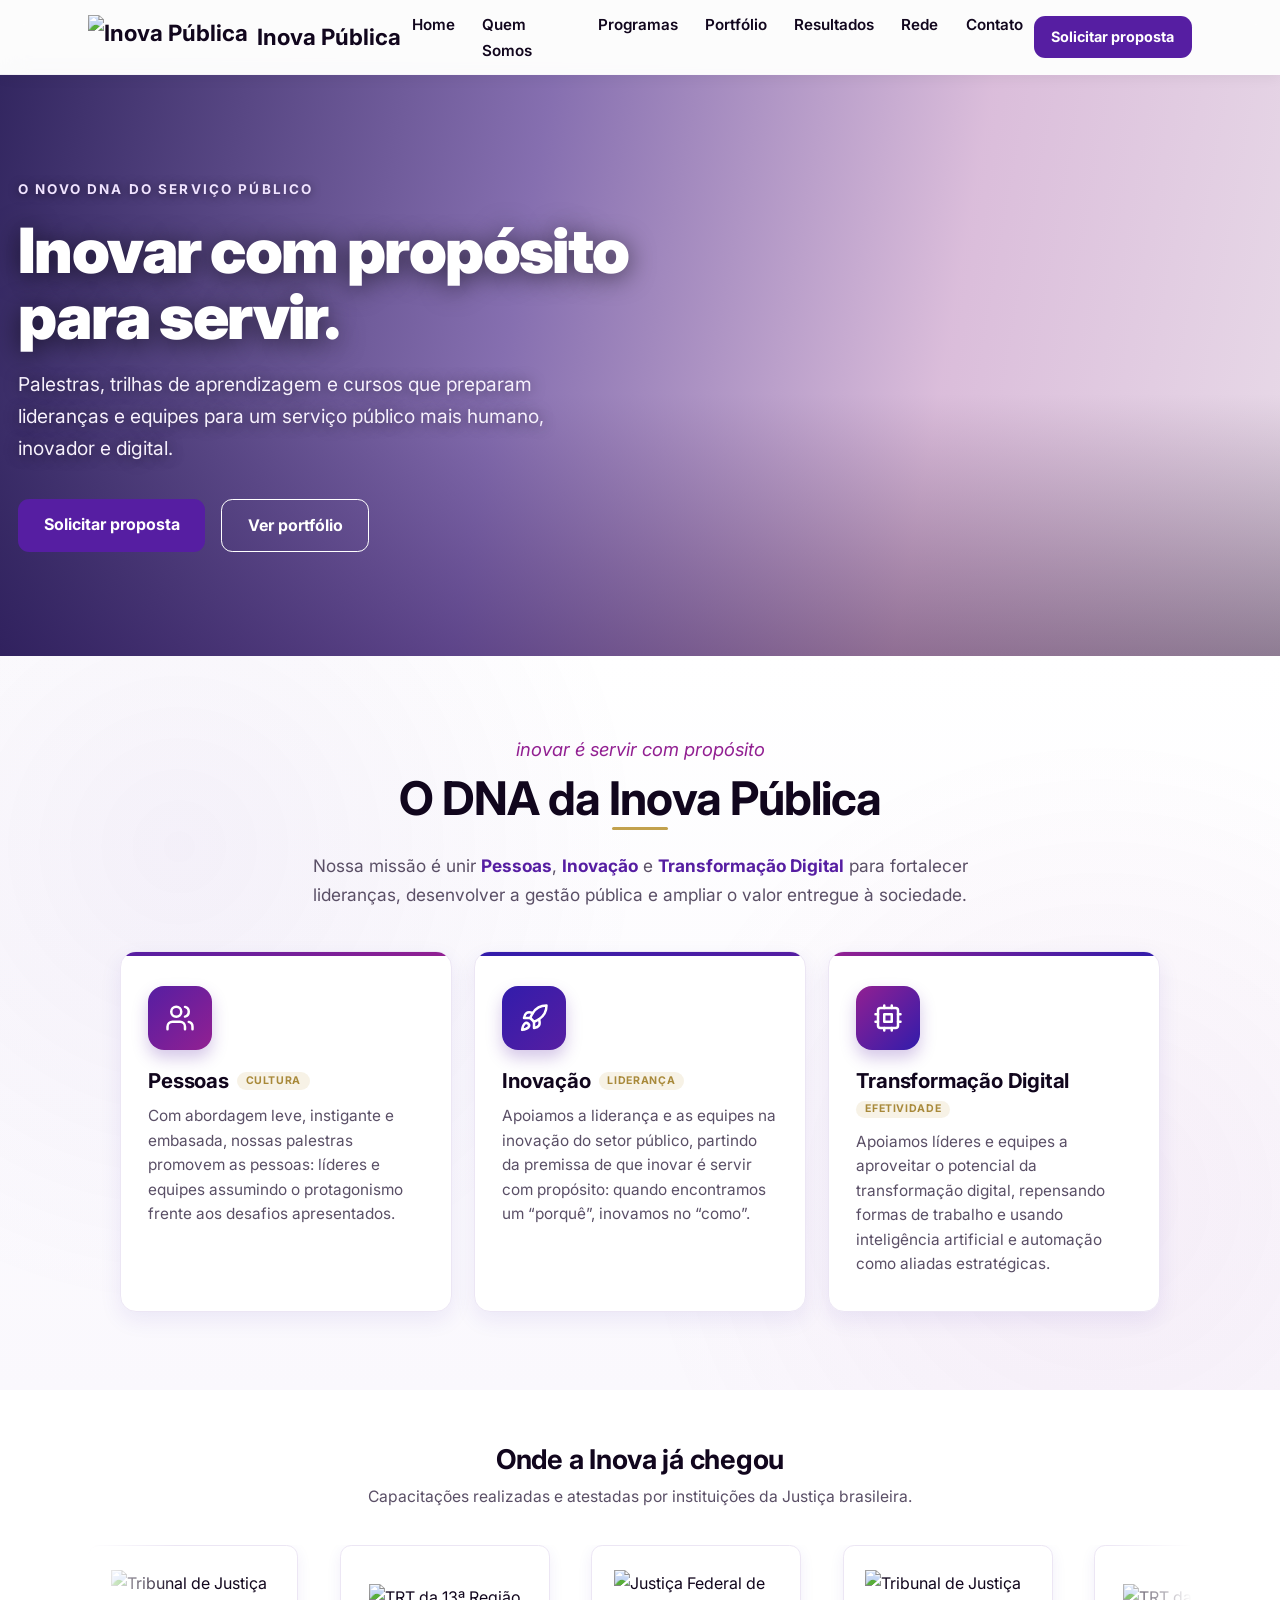
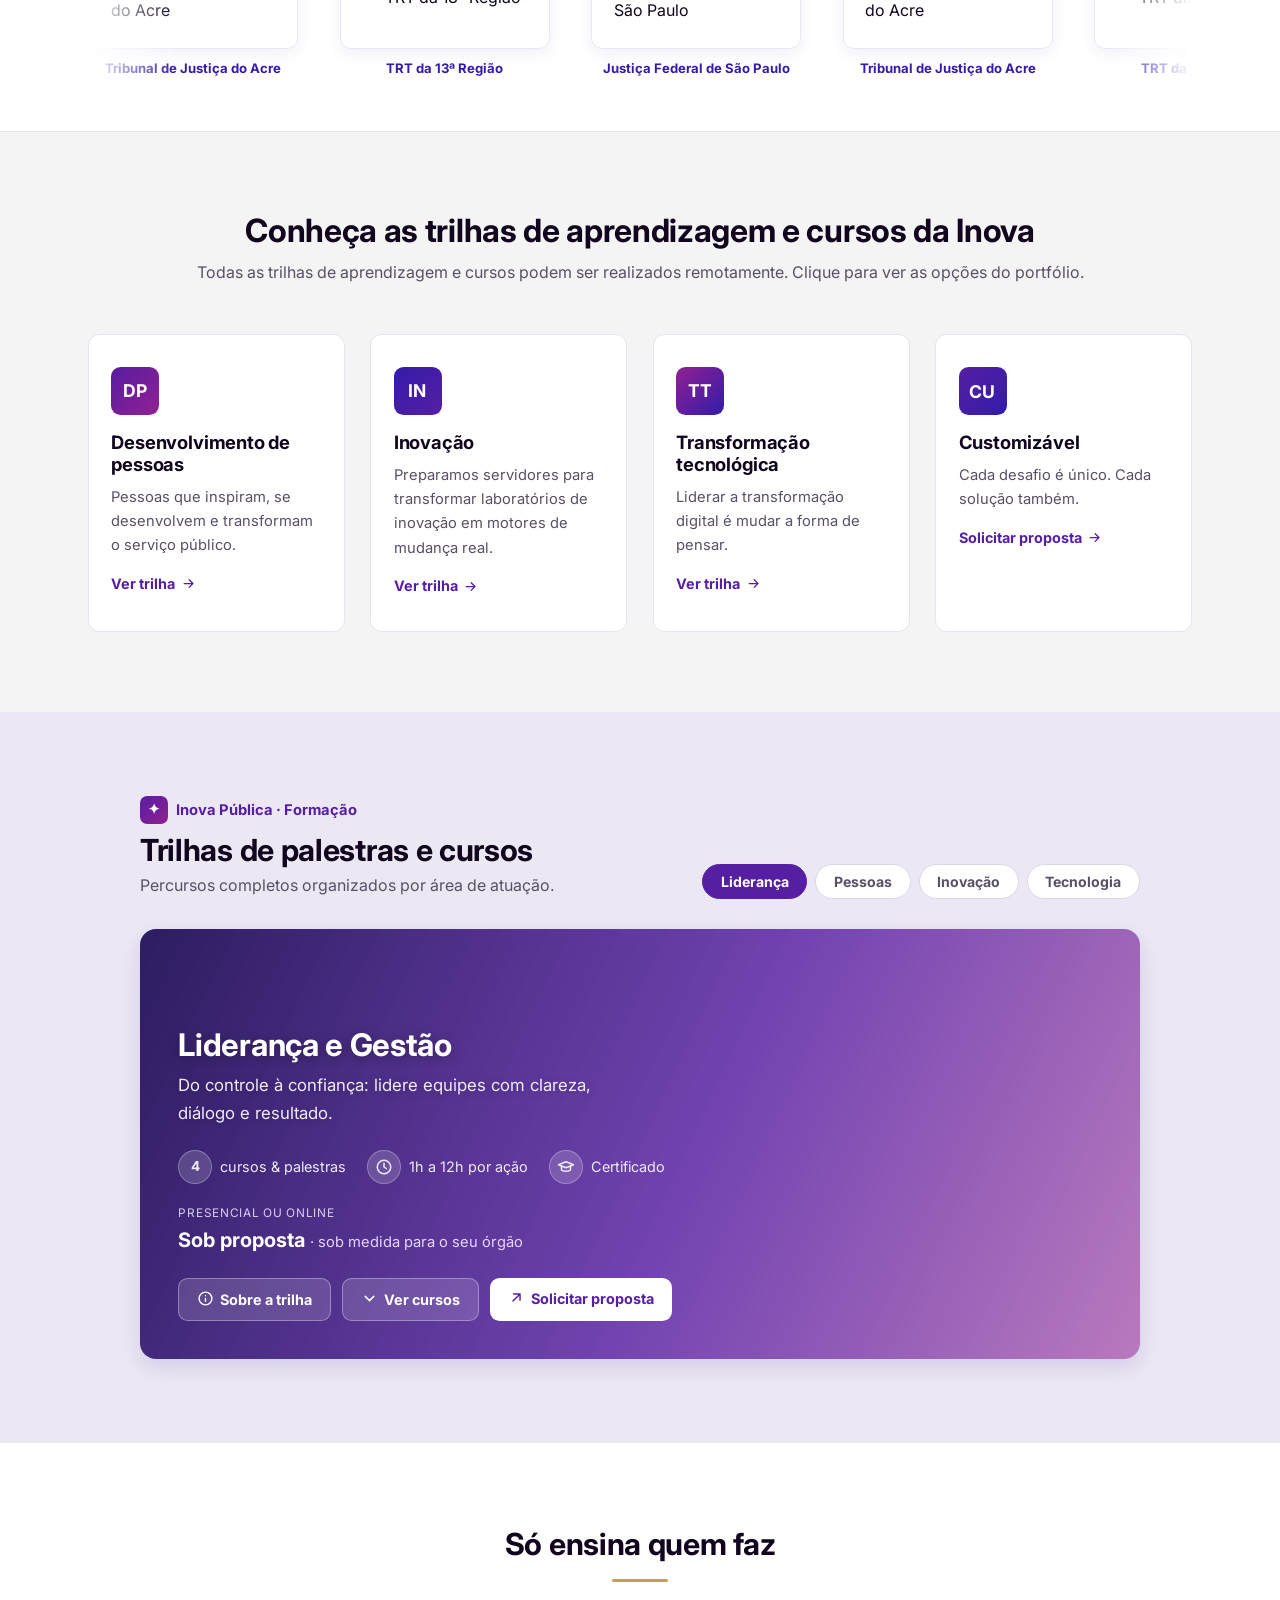
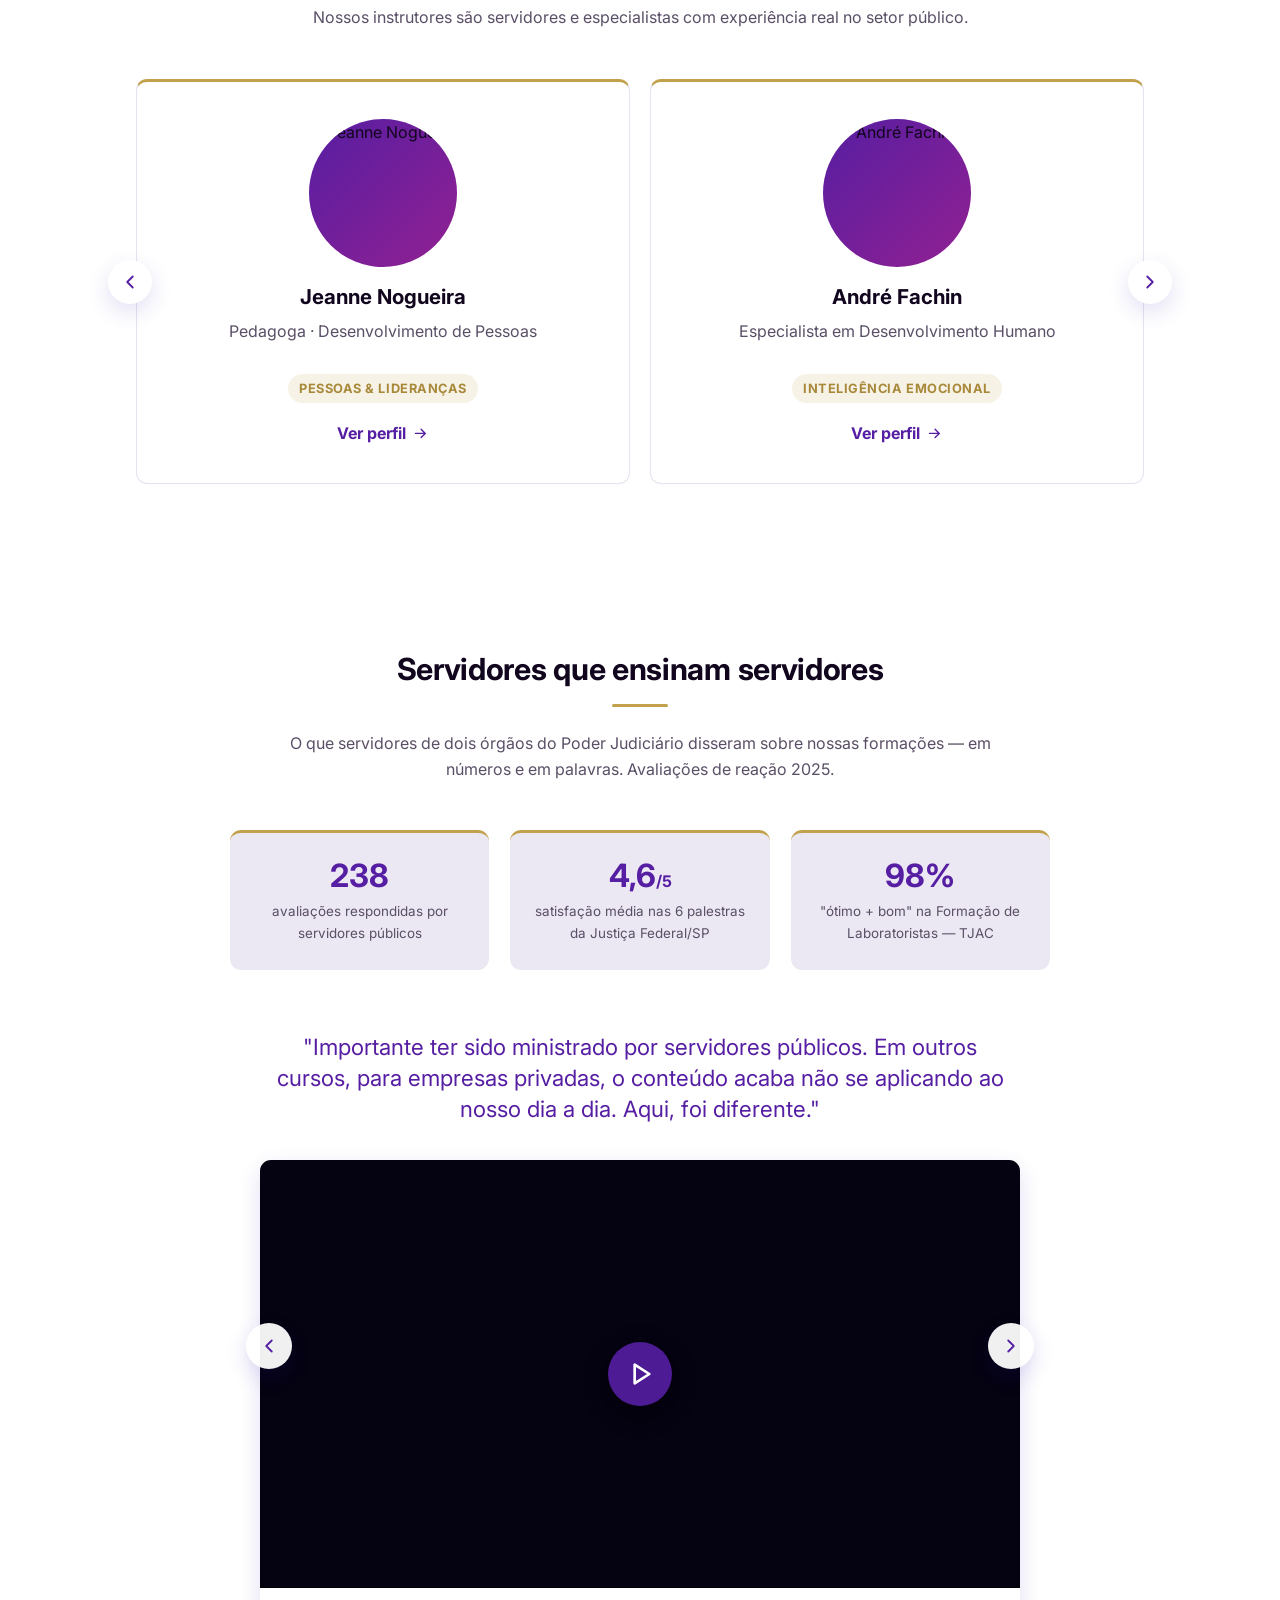
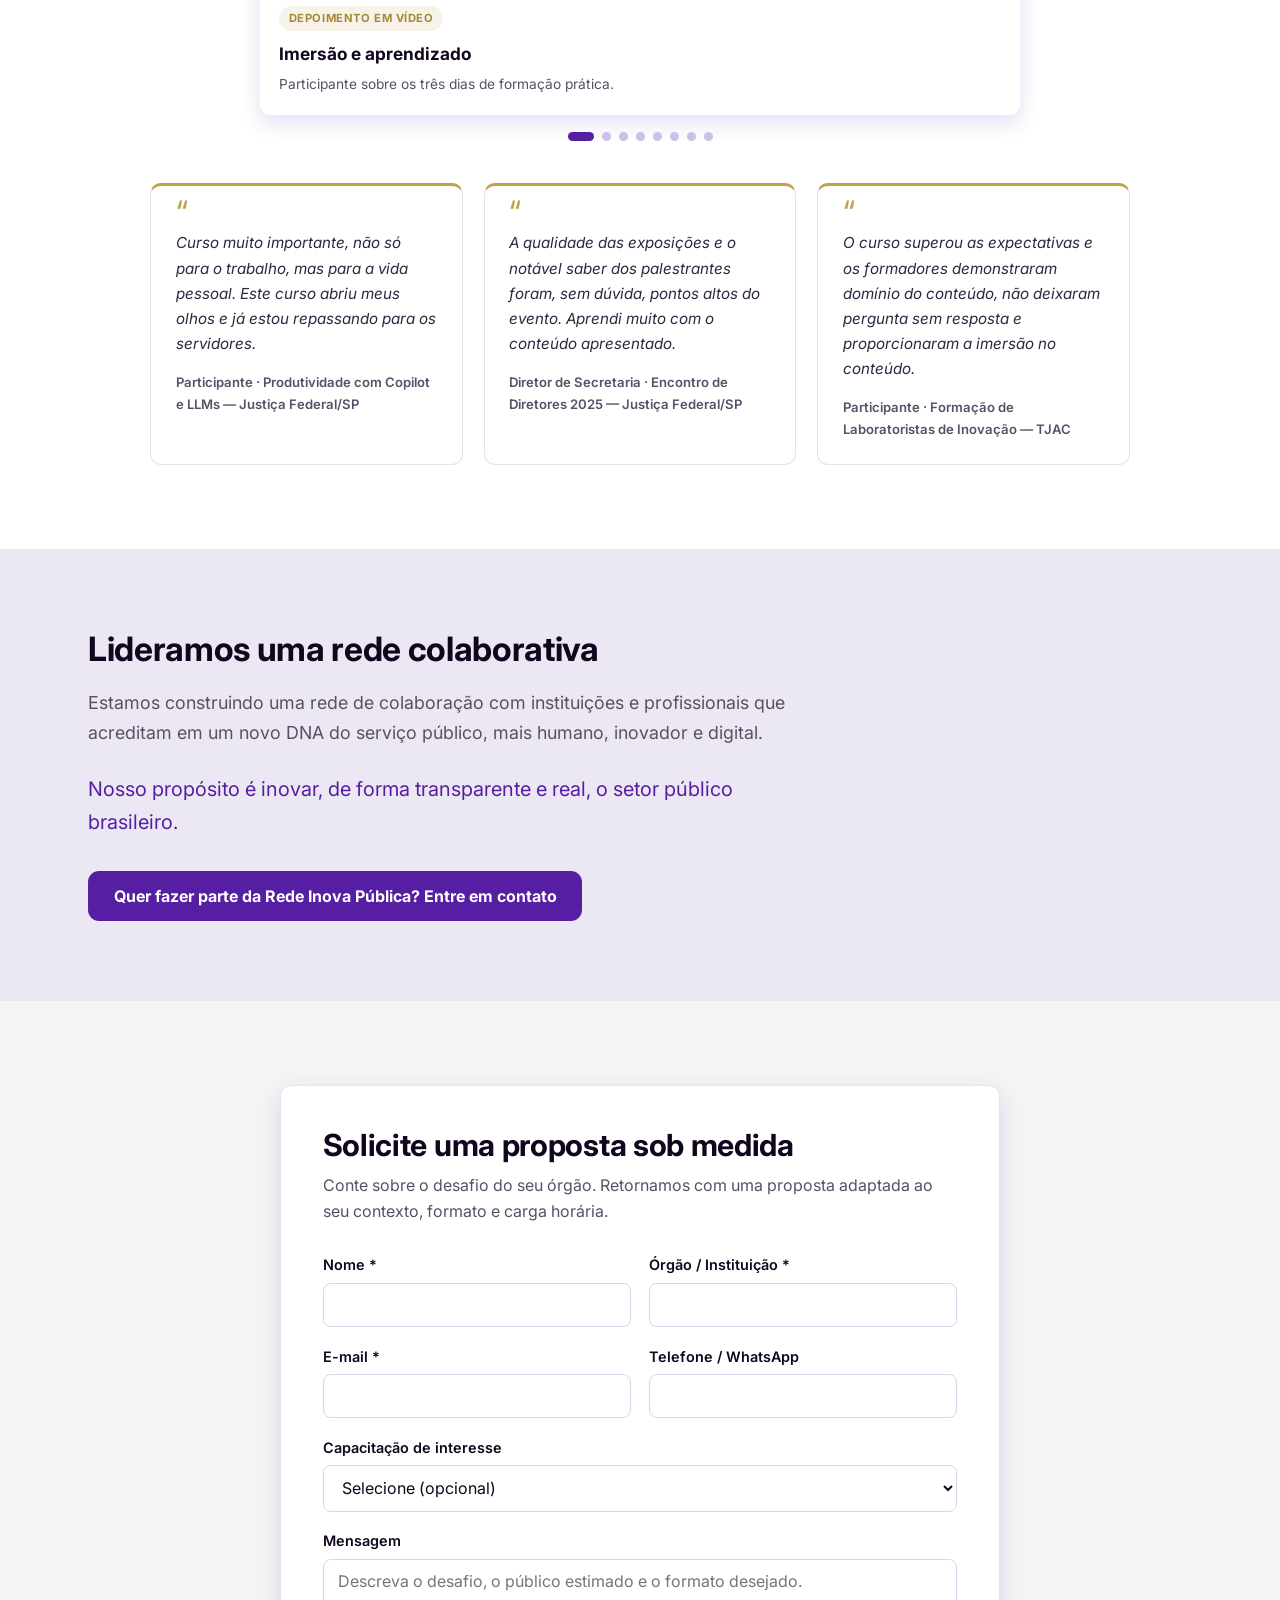
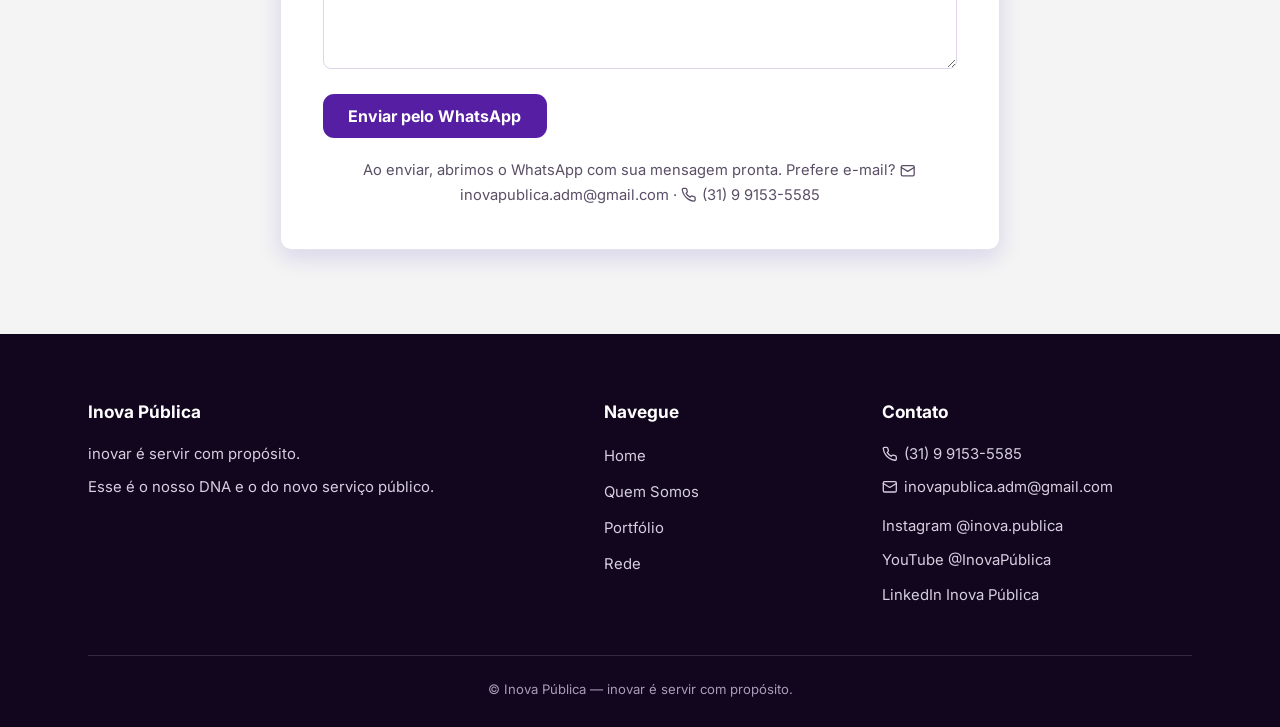
==== deploy/assets/index.html @ e69adbc2 "Add files via upload" ====
<!DOCTYPE html>
<html lang="pt-BR">
<head>
<meta charset="UTF-8">
<meta name="viewport" content="width=device-width, initial-scale=1.0">
<title>Inova Pública — Inovar é servir com propósito</title>
<meta name="description" content="Palestras e trilhas de capacitação para o setor público: Liderança, Pessoas & Cultura, Inovação e Transformação Digital. Solicite uma proposta sob medida.">
<link rel="preconnect" href="https://fonts.googleapis.com">
<link href="https://fonts.googleapis.com/css2?family=Inter:wght@400;500;600;700;800;900&display=swap" rel="stylesheet">
<style>
  :root{
    --bg:#f4f4f4; --ink:#11061d;
    --c1:#561ea2; --c2:#922092; --c3:#321cab;
    --muted:#5a4f66; --card:#ffffff; --soft:#ece8f3;
    --gold:#C2A14D; --gold-deep:#A8893A;
    --radius:.7rem; --shadow:0 .5rem 1.4rem rgba(50,28,171,.14);
    --serif:'Inter',-apple-system,BlinkMacSystemFont,sans-serif; --sans:'Inter',-apple-system,BlinkMacSystemFont,sans-serif;
  }
  *{margin:0;padding:0;box-sizing:border-box}
  body{font-family:var(--sans);color:var(--ink);background:var(--bg);line-height:1.65;font-size:16px;overflow-x:hidden}
  h1,h2,h3{font-family:var(--serif);color:var(--ink);line-height:1.18;font-weight:700;letter-spacing:-.01em}
  a{text-decoration:none;color:var(--c1)}
  img{max-width:100%;display:block}
  .container{max-width:1140px;margin:0 auto;padding:0 18px}
  .btn{display:inline-block;padding:.75rem 1.6rem;border-radius:var(--radius);font-weight:700;transition:.3s;cursor:pointer;border:none;font-family:var(--sans);font-size:1rem}
  .btn-primary{background:var(--c1);color:#fff}
  .btn-primary:hover{background:var(--c3)}
  .btn-ghost{background:transparent;color:#fff;border:1.5px solid #fff}
  .btn-ghost:hover{background:#fff;color:var(--c1)}
  .btn-sm{padding:.55rem 1.1rem;font-size:.9rem}

  /* HEADER */
  header.site{position:fixed;top:0;left:0;right:0;background:rgba(255,255,255,.72);backdrop-filter:blur(14px) saturate(1.5);-webkit-backdrop-filter:blur(14px) saturate(1.5);box-shadow:0 1px 14px rgba(17,6,29,.07);border-bottom:1px solid rgba(255,255,255,.6);z-index:100}
  header.site .container{display:flex;align-items:center;justify-content:space-between;gap:.7rem;height:74px}
  .logo{display:flex;align-items:center;gap:.55rem;font-family:var(--serif);font-weight:700;font-size:clamp(1.05rem,4.4vw,1.4rem);color:var(--ink);white-space:nowrap;flex:0 0 auto;min-width:0}
  .logo .mark{width:40px;height:40px;border-radius:.6rem;background:linear-gradient(135deg,var(--c1),var(--c2));display:flex;align-items:center;justify-content:center;color:#fff;font-size:1.2rem}
  .logo .logomark{height:clamp(34px,8.5vw,44px);width:auto;display:block;flex:0 0 auto}
  .logo-name{white-space:nowrap}
  .nav-actions{flex:0 0 auto}
  .cta-header .cta-short{display:none}
  nav.main ul{display:flex;gap:1.7rem;list-style:none}
  nav.main a{color:var(--ink);font-weight:600;font-size:.95rem}
  nav.main a:hover{color:var(--c1)}
  .nav-actions{display:flex;align-items:center;gap:1rem}
  .burger{display:none;font-size:1.6rem;background:none;cursor:pointer;color:var(--ink)}

  /* HERO */
  .hero{position:relative;margin-top:74px;overflow:hidden;color:#fff;isolation:isolate}
  .hero::before{content:"";position:absolute;inset:-18px;z-index:0;background:url('assets/img/hero-principal.jpg') center 26%/cover no-repeat;filter:blur(1.5px) saturate(1.1) brightness(1);transform:scale(1.03)}
  .hero::after{content:"";position:absolute;inset:0;z-index:1;background:linear-gradient(100deg,rgba(24,10,76,.88) 0%,rgba(60,22,130,.6) 40%,rgba(146,32,146,.26) 72%,rgba(146,32,146,.12) 100%),linear-gradient(180deg,transparent 55%,rgba(17,6,29,.45) 100%)}
  .hero .container{position:relative;z-index:2;padding:104px 18px;max-width:780px;margin-left:0}
  .hero .eyebrow{text-transform:uppercase;letter-spacing:.16em;font-size:.84rem;font-weight:700;color:#f0e3ff;margin-bottom:1.1rem;text-shadow:0 1px 10px rgba(0,0,0,.55)}
  .hero h1{color:#fff;font-size:clamp(2.3rem,5.6vw,3.9rem);font-weight:900;line-height:1.06;letter-spacing:-.025em;margin-bottom:1.2rem;text-shadow:0 3px 26px rgba(0,0,0,.62)}
  .hero p{font-size:1.2rem;margin-bottom:2.2rem;max-width:560px;color:#f6f0fc;text-shadow:0 1px 14px rgba(0,0,0,.55)}
  .hero-cta{display:flex;gap:1rem;flex-wrap:wrap}

  /* DNA (segunda dobra) — refeita graficamente */
  .dna{padding:78px 0;background:linear-gradient(180deg,#fff 0%,#faf8fd 100%);position:relative;overflow:hidden}
  .dna::after{content:"";position:absolute;inset:0;z-index:1;pointer-events:none;background:radial-gradient(circle at 14% 26%,rgba(86,30,162,.06),transparent 38%),radial-gradient(circle at 86% 74%,rgba(146,32,146,.06),transparent 38%)}
  .dna-head{max-width:820px;margin:0 auto 2.6rem;text-align:center;position:relative;z-index:2}
  .dna-eyebrow{font-family:var(--serif);font-style:italic;font-size:1.15rem;color:var(--c2);margin-bottom:.4rem}
  .dna-head h2{font-size:clamp(1.9rem,5vw,2.9rem);letter-spacing:-.02em}
  .dna-sub{color:var(--muted);font-size:1.08rem;max-width:680px;margin:1rem auto 0}
  .dna-sub strong{color:var(--c1);font-weight:700}
  .dna-grid{display:grid;grid-template-columns:repeat(auto-fit,minmax(240px,1fr));gap:1.4rem;max-width:1040px;margin:0 auto;position:relative;z-index:2}
  .dna-card{position:relative;background:var(--card);border:1px solid #ece6f4;border-radius:1rem;padding:2.1rem 1.7rem;box-shadow:0 .5rem 1.4rem rgba(50,28,171,.08);transition:transform .3s ease,box-shadow .3s ease;overflow:hidden}
  .dna-card::before{content:"";position:absolute;top:0;left:0;right:0;height:4px;background:linear-gradient(90deg,var(--c1),var(--c2))}
  .dna-card:nth-child(2)::before{background:linear-gradient(90deg,var(--c3),var(--c1))}
  .dna-card:nth-child(3)::before{background:linear-gradient(90deg,var(--c2),var(--c3))}
  .dna-card:hover{transform:translateY(-6px);box-shadow:0 1rem 2.2rem rgba(50,28,171,.16)}
  .dna-ico{width:64px;height:64px;border-radius:1rem;display:flex;align-items:center;justify-content:center;color:#fff;margin-bottom:1.2rem;background:linear-gradient(135deg,var(--c1),var(--c2));box-shadow:0 .5rem 1rem rgba(86,30,162,.25)}
  .dna-card:nth-child(2) .dna-ico{background:linear-gradient(135deg,var(--c3),var(--c1))}
  .dna-card:nth-child(3) .dna-ico{background:linear-gradient(135deg,var(--c2),var(--c3))}
  .dna-ico .ic{width:30px;height:30px}
  .dna-card h3{font-size:1.28rem;display:flex;align-items:center;gap:.5rem;flex-wrap:wrap;margin-bottom:.7rem}
  .dna-tag{font-family:var(--sans);font-weight:700;font-size:.66rem;letter-spacing:.06em;text-transform:uppercase;color:var(--gold-deep);background:rgba(194,161,77,.14);padding:.16rem .55rem;border-radius:1rem}
  .dna-card p{color:var(--muted);font-size:.96rem;line-height:1.6}

  /* LIGHTBOX */
  .lightbox{position:fixed;inset:0;z-index:1000;background:rgba(10,4,24,.93);display:none;align-items:center;justify-content:center;padding:24px;cursor:zoom-out}
  .lightbox.open{display:flex}
  .lightbox img{max-width:96vw;max-height:92vh;border-radius:.5rem;box-shadow:0 12px 60px rgba(0,0,0,.6)}
  .lb-close{position:fixed;top:16px;right:20px;background:rgba(255,255,255,.16);border:none;color:#fff;font-size:1.3rem;width:46px;height:46px;border-radius:50%;cursor:pointer;line-height:1;display:flex;align-items:center;justify-content:center}
  .lb-close:hover{background:rgba(255,255,255,.3)}

  /* SLOGAN BAND */
  .slogan{text-align:center;padding:56px 18px;background:var(--soft)}
  .slogan h2{font-size:2rem;color:var(--c2);font-style:italic;margin-bottom:.6rem}
  .slogan p{color:var(--muted);font-size:1.1rem}

  /* PROOF / ORGAOS */
  .proof{background:#fff;padding:54px 0;border-bottom:1px solid #e7e2ef}
  .proof h2{text-align:center;font-size:1.7rem;margin-bottom:.5rem}
  .proof p.eyebrow{text-align:center;color:var(--muted);font-size:.98rem;margin-bottom:2.2rem}
  .orgs{display:grid;grid-template-columns:repeat(3,1fr);gap:1.6rem;max-width:840px;margin:0 auto}
  .org-card{text-align:center;display:flex;flex-direction:column;align-items:center;gap:.9rem}
  .org-logo{position:relative;width:100%;height:96px;display:flex;align-items:center;justify-content:center;background:linear-gradient(135deg,#f3eefb,#ece8f3);border:1px solid #ddd4ec;border-radius:var(--radius);overflow:hidden}
  .org-logo img{position:relative;z-index:2;max-height:80px;max-width:90%;object-fit:contain}
  .org-acr{position:absolute;inset:0;z-index:1;display:flex;align-items:center;justify-content:center;font-family:var(--serif);font-weight:700;font-size:1.5rem;letter-spacing:.02em;color:var(--c1)}
  .org-card figcaption{font-weight:700;color:var(--c3);font-size:.95rem;line-height:1.35}

  /* PILLARS */
  .pillars{padding:72px 0}
  .intro{text-align:center;max-width:760px;margin:0 auto 3rem}
  .intro h2{font-size:1.9rem;margin-bottom:1rem}
  .intro .sub{color:var(--muted)}
  .grid-3{display:grid;grid-template-columns:repeat(3,1fr);gap:2rem}
  .pillar{text-align:center;padding:2rem 1.5rem;background:var(--card);border:1px solid #e7e2ef;border-radius:var(--radius);transition:.3s}
  .pillar:hover{box-shadow:var(--shadow);border-color:transparent;transform:translateY(-4px)}
  .pillar .ico{width:72px;height:72px;margin:0 auto 1.3rem;border-radius:50%;background:var(--soft);display:flex;align-items:center;justify-content:center;font-size:1.9rem;color:var(--c1)}
  .pillar:nth-child(2) .ico{color:var(--c2)}
  .pillar:nth-child(3) .ico{color:var(--c3)}
  .pillar h3{font-size:1.3rem;margin-bottom:.7rem}
  .pillar h3 .eixo{display:inline-block;font-family:var(--sans);font-weight:700;font-size:.68rem;letter-spacing:.06em;text-transform:uppercase;color:var(--gold-deep);background:rgba(194,161,77,.14);padding:.12rem .5rem;border-radius:1rem;vertical-align:middle;margin-left:.3rem}
  .pillar p{color:var(--muted);font-size:.95rem}

  /* NETWORK */
  .network{background:var(--soft);padding:80px 0}
  .network h2{font-size:2.1rem;margin-bottom:1.2rem}
  .network .lead{font-size:1.12rem;color:var(--muted);max-width:760px;margin-bottom:1.6rem}
  .network .purpose{font-family:var(--serif);font-size:1.25rem;color:var(--c1);max-width:720px;margin-bottom:2rem}

  /* PROGRAMS (entradas para o portfólio) */
  .programs{padding:80px 0;text-align:center}
  .programs h2{font-size:2rem;margin-bottom:.6rem}
  .programs .sub{color:var(--muted);margin-bottom:3rem}
  .grid-4{display:grid;grid-template-columns:repeat(4,1fr);gap:1.6rem}
  .prog{background:var(--card);border:1px solid #e7e2ef;border-radius:var(--radius);padding:2rem 1.4rem;text-align:left;transition:.3s;color:var(--ink);display:block}
  .prog:hover{box-shadow:var(--shadow);border-color:transparent;transform:translateY(-4px)}
  .prog .dot{width:48px;height:48px;border-radius:.6rem;display:flex;align-items:center;justify-content:center;color:#fff;font-weight:700;font-size:1.1rem;margin-bottom:1.1rem;background:linear-gradient(135deg,var(--c1),var(--c2))}
  .prog:nth-child(2) .dot{background:linear-gradient(135deg,var(--c3),var(--c1))}
  .prog:nth-child(3) .dot{background:linear-gradient(135deg,var(--c2),var(--c3))}
  .prog:nth-child(4) .dot{background:linear-gradient(135deg,var(--c1),var(--c3))}
  .prog h3{font-size:1.15rem;margin-bottom:.55rem}
  .prog p{font-size:.92rem;color:var(--muted)}
  .prog .more{display:inline-block;margin-top:.9rem;font-weight:700;color:var(--c1);font-size:.9rem}

  /* PORTFOLIO */
  .portfolio{padding:84px 0;background:var(--soft)}
  .cat{max-width:880px;margin:0 auto 2.6rem}
  .cat-head{display:flex;align-items:center;gap:.8rem;margin-bottom:1rem}
  .cat-head h3{font-size:1.35rem}
  .cat-head .count{background:#fff;border:1px solid #ddd4ec;color:var(--muted);font-size:.8rem;font-weight:700;padding:.15rem .6rem;border-radius:1rem}
  .destaques-lead{text-align:center;font-size:.84rem;color:var(--gold-deep);letter-spacing:.08em;text-transform:uppercase;font-weight:700;margin-bottom:1.1rem}
  .destaques{display:grid;grid-template-columns:repeat(3,1fr);gap:1.1rem;max-width:880px;margin:0 auto 2.8rem}
  .dz{display:block;background:linear-gradient(135deg,#fff,#f6f2fb);border:1px solid #e2dbf0;border-radius:var(--radius);padding:1.1rem 1.2rem;transition:.25s;color:var(--ink)}
  .dz:hover{box-shadow:var(--shadow);transform:translateY(-3px);border-color:transparent}
  .dz .dz-badge{display:inline-block;font-size:.7rem;font-weight:700;color:var(--gold-deep);background:rgba(194,161,77,.14);padding:.16rem .55rem;border-radius:1rem;margin-bottom:.5rem}
  .dz h4{font-family:var(--serif);font-size:1.02rem;margin-bottom:.3rem;line-height:1.25}
  .dz p{font-size:.84rem;color:var(--muted)}
  .dz .dz-go{display:inline-block;margin-top:.6rem;font-weight:700;font-size:.82rem;color:var(--c1)}
  details.item{scroll-margin-top:90px;background:var(--card);border:1px solid #e7e2ef;border-radius:var(--radius);margin-bottom:.8rem;overflow:hidden;transition:box-shadow .3s}
  details.item[open]{box-shadow:var(--shadow);border-color:transparent}
  details.item summary{list-style:none;cursor:pointer;padding:1.1rem 1.4rem;display:flex;flex-direction:column;gap:.25rem;position:relative}
  details.item summary::-webkit-details-marker{display:none}
  details.item summary::after{content:"+";position:absolute;right:1.3rem;top:1rem;font-size:1.5rem;color:var(--c1);font-weight:700;transition:.3s}
  details.item[open] summary::after{content:"\2013";}
  .item-h{font-family:var(--serif);font-weight:700;font-size:1.08rem;padding-right:2rem}
  .item-meta{font-size:.85rem;color:var(--muted)}
  .item-body{padding:0 1.4rem 1.4rem;border-top:1px solid #efebf6}
  .item-body p{font-size:.95rem;color:#3d3447;margin-top:.9rem}
  .item-body .label{font-weight:700;color:var(--c3);font-size:.82rem;letter-spacing:.03em;text-transform:uppercase;margin-top:1.1rem;margin-bottom:-.2rem}
  .item-body ul{margin:.5rem 0 0 1.1rem;font-size:.93rem;color:#3d3447}
  .item-body ul li{margin-bottom:.3rem}
  .item-cta{margin-top:1.3rem;display:flex;align-items:center;gap:1.1rem;flex-wrap:wrap}
  .saiba{font-weight:700;font-size:.9rem;color:var(--c1);border-bottom:1.5px solid transparent;transition:.2s}
  .saiba:hover{border-bottom-color:var(--c1)}

  /* TRILHAS (estilo istud) */
  .tf-head{display:flex;justify-content:space-between;align-items:flex-end;gap:1.4rem;max-width:1000px;margin:0 auto 1.9rem;flex-wrap:wrap}
  .tf-head .seal{display:flex;align-items:center;gap:.5rem;font-family:var(--serif);font-weight:700;color:var(--c1);font-size:.92rem;margin-bottom:.55rem}
  .tf-head .seal .mark{width:28px;height:28px;border-radius:.45rem;background:linear-gradient(135deg,var(--c1),var(--c2));display:flex;align-items:center;justify-content:center;color:#fff;font-size:.85rem}
  .tf-head h2{font-size:1.9rem}
  .tf-head .sub{color:var(--muted);margin-top:.25rem}
  .tabs{display:flex;gap:.5rem;flex-wrap:wrap}
  .tab{border:1.5px solid #ddd4ec;background:#fff;color:var(--muted);font-weight:700;font-size:.88rem;padding:.5rem 1.1rem;border-radius:2rem;cursor:pointer;transition:.2s;font-family:var(--sans)}
  .tab:hover{border-color:var(--c1);color:var(--c1)}
  .tab.active{background:var(--c1);border-color:var(--c1);color:#fff}

  .trilha{display:none;max-width:1000px;margin:0 auto}
  .trilha.active{display:block;animation:fade .35s ease}
  @keyframes fade{from{opacity:0;transform:translateY(8px)}to{opacity:1;transform:none}}

  .tcard{position:relative;border-radius:1rem;overflow:hidden;box-shadow:var(--shadow);color:#fff;min-height:430px;display:flex}
  .tcard .bg{position:absolute;inset:0;z-index:0;background-size:cover;background-position:center;transform:scale(1.02)}
  .tcard .bg::after{content:"";position:absolute;inset:0;background:linear-gradient(115deg,rgba(28,12,84,.93),rgba(86,30,162,.82) 55%,rgba(146,32,146,.55))}
  .tcard .inner{position:relative;z-index:2;display:flex;width:100%}
  .tcard .main{flex:1 1 auto;padding:2.4rem;display:flex;flex-direction:column;justify-content:flex-end;min-width:0}
  .tcard h3{color:#fff;font-size:1.95rem;margin-bottom:.5rem;text-shadow:0 2px 12px rgba(0,0,0,.32)}
  .tcard .desc{color:#f1ebfa;font-size:1.05rem;max-width:440px;margin-bottom:1.4rem;text-shadow:0 1px 8px rgba(0,0,0,.25)}
  .tstats{display:flex;gap:1.3rem;flex-wrap:wrap;margin-bottom:1.3rem}
  .tstat{display:flex;align-items:center;gap:.5rem;font-size:.9rem;color:#efeafa}
  .tstat .b{width:34px;height:34px;border-radius:50%;background:rgba(255,255,255,.16);display:flex;align-items:center;justify-content:center;font-weight:700;font-size:.85rem;border:1px solid rgba(255,255,255,.28)}
  .tmeta{margin-bottom:1.3rem}
  .tmeta .small{font-size:.74rem;color:#d9cdf2;text-transform:uppercase;letter-spacing:.06em}
  .tmeta .modalidade{font-family:var(--serif);font-size:1.25rem;color:#fff;font-weight:700}
  .tmeta .modalidade span{font-size:.92rem;font-weight:400;color:#e7d6ff;font-family:var(--sans)}
  .tactions{display:flex;gap:.7rem;flex-wrap:wrap}
  .tbtn{display:inline-flex;align-items:center;gap:.4rem;border:none;cursor:pointer;font-family:var(--sans);font-weight:700;font-size:.9rem;padding:.6rem 1.1rem;border-radius:.6rem;transition:.2s;text-decoration:none}
  .tbtn.ghost{background:rgba(255,255,255,.15);color:#fff;border:1px solid rgba(255,255,255,.32)}
  .tbtn.ghost:hover{background:rgba(255,255,255,.26)}
  .tbtn.solid{background:#fff;color:var(--c1)}
  .tbtn.solid:hover{background:#f0e9fb}

  .tcard .side{position:relative;z-index:2;width:0;flex:0 0 auto;overflow:hidden;transition:width .35s ease;background:rgba(13,6,29,.46)}
  .tcard.open-about .side{width:330px}
  .tcard .side .side-in{width:330px;padding:2.4rem;height:100%;overflow-y:auto}
  .tcard .side h4{color:#fff;font-size:1.2rem;margin-bottom:.8rem}
  .tcard .side p{color:#e9e1f5;font-size:.95rem}
  .tcard .side .side-pdf{display:inline-block;margin-top:1.1rem;color:#fff;font-weight:700;font-size:.86rem;border-bottom:1.5px solid rgba(255,255,255,.5);padding-bottom:.1rem}
  .tcard .side .side-pdf:hover{border-bottom-color:#fff}

  .cursos{margin-top:1.3rem;display:none}
  .cursos.open{display:block;animation:fade .3s ease}
  .cursos-head{display:flex;justify-content:space-between;align-items:center;margin-bottom:1rem}
  .cursos-head .ch{font-family:var(--serif);font-weight:700;font-size:1.15rem}
  .cursos-head .cs{font-size:.86rem;color:var(--muted)}
  .cgrid{display:grid;grid-template-columns:repeat(4,1fr);gap:1rem}
  .ccard{background:#fff;border:1px solid #e7e2ef;border-radius:.7rem;overflow:hidden;transition:.2s}
  .ccard:hover{box-shadow:var(--shadow);transform:translateY(-3px)}
  .ccard .cap{position:relative;height:90px}
  .ccard .cap0{background:linear-gradient(135deg,var(--c3),var(--c1))}
  .ccard .cap1{background:linear-gradient(135deg,var(--c1),var(--c2))}
  .ccard .cap2{background:linear-gradient(135deg,var(--c2),var(--c3))}
  .ccard .cap3{background:linear-gradient(135deg,var(--c3),var(--c2))}
  .ccard .cap .hbadge{position:absolute;top:.5rem;right:.5rem;background:rgba(13,6,29,.78);color:#fff;font-size:.72rem;font-weight:700;padding:.18rem .55rem;border-radius:1rem}
  .ccard .cbody{padding:.85rem 1rem 1.1rem}
  .ccard h5{font-size:.94rem;margin-bottom:.3rem;font-family:var(--serif);color:var(--ink)}
  .ccard p{font-size:.82rem;color:var(--muted);line-height:1.5}

  /* SÓ ENSINA QUEM FAZ */
  .teachers{padding:84px 0;background:#fff}
  .tgrid{display:grid;grid-template-columns:repeat(4,1fr);gap:1.3rem;max-width:1020px;margin:2.4rem auto 0}
  .tcardp{background:var(--card);border:1px solid #e7e2ef;border-top:3px solid var(--gold);border-radius:var(--radius);padding:2.3rem 1.6rem;text-align:center;transition:.2s}
  .tcardp:hover{box-shadow:var(--shadow);transform:translateY(-4px);border-color:transparent;border-top-color:var(--gold)}
  .tcardp img{width:148px;height:148px;border-radius:50%;object-fit:cover;margin:0 auto .85rem;background:linear-gradient(135deg,var(--c1),var(--c2))}
  .tcardp h4{font-size:1.28rem;margin-bottom:.25rem}
  .tcardp .cargo{font-size:1rem;color:var(--muted);margin-bottom:.9rem;min-height:2.6em}
  .tcardp .esp{display:inline-block;font-size:.8rem;font-weight:700;text-transform:uppercase;letter-spacing:.04em;color:var(--gold-deep);background:rgba(194,161,77,.14);padding:.22rem .7rem;border-radius:1rem;margin-bottom:1.1rem}
  .tcardp .perfil{display:block;font-weight:700;font-size:1rem;color:var(--c1)}

  /* RESULTADOS / DEPOIMENTOS */
  .results{padding:84px 0;background:#fff}
  .gold-rule{width:56px;height:3px;background:var(--gold);border-radius:2px;margin:.1rem auto 1.4rem}
  .stats{display:grid;grid-template-columns:repeat(3,1fr);gap:1.3rem;max-width:820px;margin:0 auto 3.8rem}
  .stat{padding:1.6rem 1rem;background:var(--soft);border-radius:var(--radius);text-align:center;border-top:3px solid var(--gold)}
  .stat .num{font-family:var(--serif);font-weight:700;font-size:2rem;color:var(--c1);line-height:1.05}
  .stat .lbl{font-size:.84rem;color:var(--muted);margin-top:.45rem}

  .depo-lead{text-align:center;font-family:var(--serif);font-size:1.4rem;color:var(--c1);max-width:730px;margin:0 auto 2.2rem;line-height:1.4}
  .videos{display:grid;grid-template-columns:1fr 1fr;gap:1.6rem;max-width:980px;margin:0 auto 2.6rem}
  .vid{background:var(--card);border:1px solid #e7e2ef;border-radius:var(--radius);overflow:hidden;box-shadow:var(--shadow)}
  .vid video{width:100%;display:block;aspect-ratio:16/9;background:#000;object-fit:cover}
  .vcap{padding:1rem 1.2rem 1.2rem}
  .vcap .vtag{display:inline-block;font-size:.7rem;font-weight:700;letter-spacing:.05em;text-transform:uppercase;color:var(--gold-deep);background:rgba(194,161,77,.13);padding:.22rem .6rem;border-radius:1rem;margin-bottom:.55rem}
  .vcap .vt{font-family:var(--serif);font-weight:700;font-size:1.08rem}
  .vcap .vs{font-size:.86rem;color:var(--muted);margin-top:.25rem}

  .depo-grid{display:grid;grid-template-columns:repeat(3,1fr);gap:1.3rem;max-width:980px;margin:0 auto}
  .depo{background:var(--card);border:1px solid #e7e2ef;border-top:3px solid var(--gold);border-radius:var(--radius);padding:1.5rem 1.55rem}
  .depo .mk{font-family:var(--serif);font-size:2.2rem;color:var(--gold);line-height:.2;display:block;height:.7rem}
  .depo p{font-size:.95rem;color:#2f2740;font-style:italic;margin:.6rem 0 1rem}
  .depo .who{font-size:.82rem;color:var(--muted);font-weight:600}
  .depo.feature{grid-column:1 / -1;background:linear-gradient(120deg,#f6f2fb,#fff)}
  .depo.feature p{font-size:1.12rem}

  /* FORM */
  .proposta{padding:84px 0}
  .form-wrap{max-width:720px;margin:0 auto;background:var(--card);border:1px solid #e7e2ef;border-radius:var(--radius);padding:2.6rem;box-shadow:var(--shadow)}
  .form-wrap h2{font-size:1.9rem;margin-bottom:.5rem}
  .form-wrap .sub{color:var(--muted);margin-bottom:1.8rem}
  .field{margin-bottom:1.1rem}
  .field label{display:block;font-weight:600;font-size:.9rem;margin-bottom:.35rem}
  .field input,.field select,.field textarea{width:100%;padding:.7rem .9rem;border:1.5px solid #ddd4ec;border-radius:.5rem;font-family:var(--sans);font-size:1rem;background:#fff;color:var(--ink)}
  .field input:focus,.field select:focus,.field textarea:focus{outline:none;border-color:var(--c1)}
  .field textarea{min-height:110px;resize:vertical}
  .row2{display:grid;grid-template-columns:1fr 1fr;gap:1.1rem}
  .form-alt{text-align:center;color:var(--muted);font-size:.92rem;margin-top:1.3rem}

  /* FOOTER */
  footer.site{background:var(--ink);color:#d6cfe0;padding:64px 0 26px}
  .foot-grid{display:grid;grid-template-columns:2fr 1fr 1.3fr;gap:2.5rem;margin-bottom:2.5rem}
  footer.site h4{color:#fff;font-family:var(--serif);margin-bottom:1rem;font-size:1.08rem}
  footer.site ul{list-style:none}
  footer.site li{margin-bottom:.6rem}
  footer.site a,footer.site p{color:#d6cfe0;font-size:.93rem;margin-bottom:.5rem}
  footer.site a:hover{color:#fff}
  .social a{display:inline-block;margin-right:.8rem}
  .copy{border-top:1px solid rgba(255,255,255,.14);padding-top:1.4rem;text-align:center;font-size:.82rem;color:#a99cbb}

  /* RESPONSIVE */
  @media(max-width:900px){
    .grid-3,.grid-4,.foot-grid,.stats,.cgrid,.tgrid{grid-template-columns:1fr 1fr}
    .depo-grid{grid-template-columns:1fr}
    .tf-head{flex-direction:column;align-items:flex-start}
    .tcard .inner{flex-direction:column}
    .tcard .side,.tcard.open-about .side,.tcard .side .side-in{width:100%}
  }
  @media(max-width:620px){
    nav.main{display:none;position:absolute;top:74px;left:0;right:0;background:rgba(255,255,255,.98);backdrop-filter:blur(14px) saturate(1.5);-webkit-backdrop-filter:blur(14px) saturate(1.5);box-shadow:0 14px 26px rgba(17,6,29,.12);border-top:1px solid #ece8f3}
    nav.main ul{flex-direction:column;gap:0;padding:.3rem 0}
    nav.main li{border-bottom:1px solid #f1edf7}
    nav.main li:last-child{border-bottom:none}
    nav.main a{display:block;padding:.9rem 18px;font-size:1rem}
    .burger{display:block}
    .cta-header .cta-full{display:none}
    .cta-header .cta-short{display:inline}
    .cta-header{padding:.52rem .95rem}
    .grid-3,.grid-4,.foot-grid,.row2,.orgs,.stats,.depo-grid,.videos,.cgrid,.tgrid,.dna-grid{grid-template-columns:1fr}
    .hero .container{padding:64px 18px}
    .hero p{font-size:1.05rem}.slogan h2{font-size:1.6rem}
    .form-wrap{padding:1.7rem}
    .tcard .main{padding:1.6rem}.tcard h3{font-size:1.55rem}
    .dna{padding:54px 0}.dna-card{padding:1.8rem 1.5rem}
    section{scroll-margin-top:74px}
  }
  @media(max-width:380px){
    .logo{font-size:1rem}.logo .logomark{height:30px}
    .hero h1{font-size:2rem}
    .cta-header{padding:.46rem .72rem;font-size:.8rem}
  }

  /* === RECURSOS MODERNOS (v2) === */
  html{scroll-behavior:smooth}
  .ic{width:1em;height:1em;display:inline-block;vertical-align:-.125em;fill:none;stroke:currentColor;stroke-width:2;stroke-linecap:round;stroke-linejoin:round;flex:0 0 auto}
  .tstat .b{overflow:visible}
  .tstat .b .ic{width:18px;height:18px}
  .tbtn .ic{width:17px;height:17px}
  .perfil .ic,.more .ic{width:1.05em;height:1.05em;vertical-align:-.18em;margin-left:.15rem}
  .side-pdf .ic{width:1em;height:1em;vertical-align:-.12em}
  footer.site .ic,.form-alt .ic{width:1.05em;height:1.05em;vertical-align:-.18em;margin-right:.15rem}
  .tbtn{transition:all .3s ease}
  .tbtn.ghost:hover,.tbtn.solid:hover{transform:translateY(-2px)}

  /* Carrossel de vídeos */
  .vcarousel{position:relative;max-width:760px;margin:0 auto 2.6rem}
  .vc-viewport{overflow:hidden;border-radius:var(--radius);box-shadow:var(--shadow)}
  .vc-track{display:flex;transition:transform .55s cubic-bezier(.4,0,.2,1)}
  .vc-track .vid{flex:0 0 100%;min-width:0;box-shadow:none;border:none;border-radius:0}
  .vid{position:relative}
  .vplay{position:absolute;top:0;left:0;width:100%;aspect-ratio:16/9;display:flex;align-items:center;justify-content:center;background:rgba(28,12,84,.20);border:none;cursor:pointer;transition:background .25s;z-index:3}
  .vplay:hover{background:rgba(28,12,84,.34)}
  .vplay .ic{width:64px;height:64px;color:#fff;background:rgba(86,30,162,.9);border-radius:50%;padding:16px;box-shadow:0 8px 24px rgba(0,0,0,.35);transition:transform .25s}
  .vplay:hover .ic{transform:scale(1.08)}
  .vplay.hidden{display:none}
  .vc-btn{position:absolute;top:32%;transform:translateY(-50%);z-index:5;width:46px;height:46px;border-radius:50%;border:none;background:rgba(255,255,255,.94);color:var(--c1);box-shadow:var(--shadow);cursor:pointer;display:flex;align-items:center;justify-content:center;transition:transform .2s,background .2s}
  .vc-btn .ic{width:22px;height:22px}
  .vc-btn:hover{background:#fff;transform:translateY(-50%) scale(1.1)}
  .vc-prev{left:-14px}.vc-next{right:-14px}
  .vc-dots{display:flex;gap:.5rem;justify-content:center;margin-top:1.1rem}
  .vc-dot{width:9px;height:9px;border-radius:50%;border:none;background:#cdbfe6;cursor:pointer;transition:all .25s;padding:0}
  .vc-dot.active{background:var(--c1);width:26px;border-radius:5px}

  /* Animações de entrada escalonadas */
  @keyframes fade-up{from{opacity:0;transform:translateY(20px)}to{opacity:1;transform:none}}
  .reveal{opacity:0}
  .reveal.in{animation:fade-up .6s ease-out both}
  @media(prefers-reduced-motion:reduce){.reveal{opacity:1!important}.reveal.in{animation:none}}

  @media(max-width:620px){
    .vc-prev{left:2px}.vc-next{right:2px}
    .vc-btn{background:rgba(255,255,255,.85)}
  }

  /* === MARQUEE ÓRGÃOS (v2) === */
  .orgs-marquee{overflow:hidden;position:relative;-webkit-mask-image:linear-gradient(90deg,transparent,#000 8%,#000 92%,transparent);mask-image:linear-gradient(90deg,transparent,#000 8%,#000 92%,transparent)}
  .orgs-track{display:flex;align-items:stretch;gap:2.6rem;width:max-content;animation:org-marquee 26s linear infinite}
  .orgs-marquee:hover .orgs-track{animation-play-state:paused}
  @keyframes org-marquee{from{transform:translateX(0)}to{transform:translateX(-50%)}}
  .org-item{flex:0 0 auto;display:flex;flex-direction:column;align-items:center;gap:.7rem;width:210px}
  .org-item .lbox{height:104px;width:100%;display:flex;align-items:center;justify-content:center;background:#fff;border:1px solid #ece6f4;border-radius:var(--radius);padding:.9rem;box-shadow:0 .3rem .9rem rgba(50,28,171,.07)}
  .org-item .lbox img{max-height:80px;max-width:92%;object-fit:contain}
  .org-item .lbox .sig{font-family:var(--serif);font-weight:700;font-size:1.6rem;color:var(--c1)}
  .org-item .nm{font-size:.82rem;font-weight:700;color:var(--c3);text-align:center;line-height:1.3}
  @media(prefers-reduced-motion:reduce){.orgs-track{animation:none;flex-wrap:wrap;justify-content:center}}

  /* === CARROSSEL INSTRUTORES (v2) === */
  .teach-carousel{position:relative;max-width:1040px;margin:2.4rem auto 0;padding:0 6px}
  .tc-viewport{overflow:hidden}
  .tc-track{display:flex;transition:transform .6s cubic-bezier(.4,0,.2,1)}
  .tslide{flex:0 0 50%;box-sizing:border-box;padding:0 .65rem}
  .tslide .tcardp{height:100%}
  .tc-btn{position:absolute;top:50%;transform:translateY(-50%);z-index:5;width:44px;height:44px;border-radius:50%;border:none;background:#fff;color:var(--c1);box-shadow:var(--shadow);cursor:pointer;display:flex;align-items:center;justify-content:center;transition:transform .2s,background .2s}
  .tc-btn:hover{background:#fff;transform:translateY(-50%) scale(1.1)}
  .tc-btn .ic{width:22px;height:22px}
  .tc-prev{left:-12px}.tc-next{right:-12px}
  @media(max-width:680px){.tslide{flex:0 0 100%}.tc-prev{left:0}.tc-next{right:0}}

  /* === MODAL PERFIL (v2) === */
  .modal{position:fixed;inset:0;z-index:1100;background:rgba(10,4,24,.62);backdrop-filter:blur(4px);-webkit-backdrop-filter:blur(4px);display:none;align-items:center;justify-content:center;padding:20px}
  .modal.open{display:flex}
  .modal-box{position:relative;background:#fff;border-radius:1rem;max-width:560px;width:100%;max-height:90vh;overflow-y:auto;padding:2.2rem;box-shadow:0 22px 64px rgba(0,0,0,.45);animation:fade-up .35s ease-out both}
  .modal-close{position:absolute;top:13px;right:14px;width:34px;height:34px;border-radius:50%;border:none;background:var(--soft);color:var(--c3);font-size:1rem;cursor:pointer;display:flex;align-items:center;justify-content:center;z-index:4;transition:background .2s}
  .modal-close:hover{background:#e2d8f0}
  .modal-logo{position:absolute;top:20px;right:60px;height:34px;width:auto;z-index:3}
  .modal-head{display:flex;align-items:center;gap:1.3rem;margin-bottom:1.3rem;padding-top:.6rem;padding-right:2.5rem}
  .modal-photo{width:96px;height:96px;border-radius:50%;object-fit:cover;flex:0 0 auto;background:linear-gradient(135deg,var(--c1),var(--c2))}
  .modal-name{font-size:1.3rem;margin-bottom:.2rem}
  .modal-cargo{font-size:.9rem;color:var(--muted)}
  .modal-esp{display:inline-block;margin-top:.55rem;font-size:.68rem;font-weight:700;text-transform:uppercase;letter-spacing:.04em;color:var(--gold-deep);background:rgba(194,161,77,.14);padding:.16rem .55rem;border-radius:1rem}
  .modal-bio{font-size:.96rem;color:#3d3447;line-height:1.7;border-top:1px solid #eee;padding-top:1.2rem}
  @media(max-width:560px){.modal-head{flex-direction:column;text-align:center}.modal-logo{height:28px;right:54px}}
</style>
</head>
<body>

<header class="site">
  <div class="container">
    <a class="logo" href="#"><img class="logomark" src="assets/img/logo-inova.png" alt="Inova Pública"> <span class="logo-name">Inova Pública</span></a>
    <nav class="main">
      <ul>
        <li><a href="#">Home</a></li>
        <li><a href="quem-somos.html">Quem Somos</a></li>
        <li><a href="#programas">Programas</a></li>
        <li><a href="#portfolio">Portfólio</a></li>
        <li><a href="#resultados">Resultados</a></li>
        <li><a href="#rede">Rede</a></li>
        <li><a href="#proposta">Contato</a></li>
      </ul>
    </nav>
    <div class="nav-actions">
      <a class="btn btn-primary btn-sm cta-header" href="#proposta"><span class="cta-full">Solicitar proposta</span><span class="cta-short">Proposta</span></a>
      <button class="burger" aria-label="menu">☰</button>
    </div>
  </div>
</header>

<!-- HERO -->
<section class="hero">
  <div class="container">
    <p class="eyebrow">O novo DNA do serviço público</p>
    <h1>Inovar com propósito para servir.</h1>
    <p>Palestras, trilhas de aprendizagem e cursos que preparam lideranças e equipes para um serviço público mais humano, inovador e digital.</p>
    <div class="hero-cta">
      <a class="btn btn-primary" href="#proposta">Solicitar proposta</a>
      <a class="btn btn-ghost" href="#portfolio">Ver portfólio</a>
    </div>
  </div>
</section>

<!-- DNA (segunda dobra) -->
<section class="dna" id="dna">
  <div class="container">
    <div class="dna-head">
      <p class="dna-eyebrow">inovar é servir com propósito</p>
      <h2>O DNA da Inova Pública</h2>
      <div class="gold-rule"></div>
      <p class="dna-sub">Nossa missão é unir <strong>Pessoas</strong>, <strong>Inovação</strong> e <strong>Transformação Digital</strong> para fortalecer lideranças, desenvolver a gestão pública e ampliar o valor entregue à sociedade.</p>
    </div>
    <div class="dna-grid">
      <article class="dna-card reveal">
        <div class="dna-ico"><svg class="ic" viewBox="0 0 24 24" aria-hidden="true"><path d="M16 21v-2a4 4 0 0 0-4-4H6a4 4 0 0 0-4 4v2"/><circle cx="9" cy="7" r="4"/><path d="M22 21v-2a4 4 0 0 0-3-3.87"/><path d="M16 3.13a4 4 0 0 1 0 7.75"/></svg></div>
        <h3>Pessoas <span class="dna-tag">Cultura</span></h3>
        <p>Com abordagem leve, instigante e embasada, nossas palestras promovem as pessoas: líderes e equipes assumindo o protagonismo frente aos desafios apresentados.</p>
      </article>
      <article class="dna-card reveal">
        <div class="dna-ico"><svg class="ic" viewBox="0 0 24 24" aria-hidden="true"><path d="M4.5 16.5c-1.5 1.26-2 5-2 5s3.74-.5 5-2c.71-.84.7-2.13-.09-2.91a2.18 2.18 0 0 0-2.91-.09Z"/><path d="m12 15-3-3a22 22 0 0 1 2-3.95A12.88 12.88 0 0 1 22 2c0 2.72-.78 7.5-6 11a22.35 22.35 0 0 1-4 2Z"/><path d="M9 12H4s.55-3.03 2-4c1.62-1.08 5 0 5 0"/><path d="M12 15v5s3.03-.55 4-2c1.08-1.62 0-5 0-5"/></svg></div>
        <h3>Inovação <span class="dna-tag">Liderança</span></h3>
        <p>Apoiamos a liderança e as equipes na inovação do setor público, partindo da premissa de que inovar é servir com propósito: quando encontramos um “porquê”, inovamos no “como”.</p>
      </article>
      <article class="dna-card reveal">
        <div class="dna-ico"><svg class="ic" viewBox="0 0 24 24" aria-hidden="true"><rect x="4" y="4" width="16" height="16" rx="2"/><rect x="9" y="9" width="6" height="6"/><path d="M15 2v2M9 2v2M15 20v2M9 20v2M2 15h2M2 9h2M20 15h2M20 9h2"/></svg></div>
        <h3>Transformação Digital <span class="dna-tag">Efetividade</span></h3>
        <p>Apoiamos líderes e equipes a aproveitar o potencial da transformação digital, repensando formas de trabalho e usando inteligência artificial e automação como aliadas estratégicas.</p>
      </article>
    </div>
  </div>
</section>

<!-- PROVA SOCIAL / ÓRGÃOS -->
<section class="proof">
  <div class="container">
    <h2>Onde a Inova já chegou</h2>
    <p class="eyebrow">Capacitações realizadas e atestadas por instituições da Justiça brasileira.</p>
    <div class="orgs-marquee">
      <div class="orgs-track"><div class="org-item"><div class="lbox"><img src="assets/logos/tjac.jpg" alt="Tribunal de Justiça do Acre"></div><div class="nm">Tribunal de Justiça do Acre</div></div><div class="org-item"><div class="lbox"><img src="assets/logos/trt13.png" alt="TRT da 13ª Região"></div><div class="nm">TRT da 13ª Região</div></div><div class="org-item"><div class="lbox"><img src="assets/logos/jfsp.jpg" alt="Justiça Federal de São Paulo"></div><div class="nm">Justiça Federal de São Paulo</div></div><div class="org-item"><div class="lbox"><img src="assets/logos/tjac.jpg" alt="Tribunal de Justiça do Acre"></div><div class="nm">Tribunal de Justiça do Acre</div></div><div class="org-item"><div class="lbox"><img src="assets/logos/trt13.png" alt="TRT da 13ª Região"></div><div class="nm">TRT da 13ª Região</div></div><div class="org-item"><div class="lbox"><img src="assets/logos/jfsp.jpg" alt="Justiça Federal de São Paulo"></div><div class="nm">Justiça Federal de São Paulo</div></div></div>
    </div>
  </div>
</section>

<!-- PROGRAMS (entradas para o portfólio) -->
<section class="programs" id="programas">
  <div class="container">
    <h2>Conheça as trilhas de aprendizagem e cursos da Inova</h2>
    <p class="sub">Todas as trilhas de aprendizagem e cursos podem ser realizados remotamente. Clique para ver as opções do portfólio.</p>
    <div class="grid-4">
      <a class="prog" href="#portfolio" data-prog="pessoas"><div class="dot">DP</div><h3>Desenvolvimento de pessoas</h3><p>Pessoas que inspiram, se desenvolvem e transformam o serviço público.</p><span class="more">Ver trilha <svg class="ic" viewBox="0 0 24 24" fill="none" stroke="currentColor" aria-hidden="true"><path d="M5 12h14M13 6l6 6-6 6"/></svg></span></a>
      <a class="prog" href="#portfolio" data-prog="inovacao"><div class="dot">IN</div><h3>Inovação</h3><p>Preparamos servidores para transformar laboratórios de inovação em motores de mudança real.</p><span class="more">Ver trilha <svg class="ic" viewBox="0 0 24 24" fill="none" stroke="currentColor" aria-hidden="true"><path d="M5 12h14M13 6l6 6-6 6"/></svg></span></a>
      <a class="prog" href="#portfolio" data-prog="tecnologia"><div class="dot">TT</div><h3>Transformação tecnológica</h3><p>Liderar a transformação digital é mudar a forma de pensar.</p><span class="more">Ver trilha <svg class="ic" viewBox="0 0 24 24" fill="none" stroke="currentColor" aria-hidden="true"><path d="M5 12h14M13 6l6 6-6 6"/></svg></span></a>
      <a class="prog" href="#proposta"><div class="dot">CU</div><h3>Customizável</h3><p>Cada desafio é único. Cada solução também.</p><span class="more">Solicitar proposta <svg class="ic" viewBox="0 0 24 24" fill="none" stroke="currentColor" aria-hidden="true"><path d="M5 12h14M13 6l6 6-6 6"/></svg></span></a>
    </div>
  </div>
</section>

<!-- PORTFÓLIO -->
<section class="portfolio" id="portfolio">
  <div class="container">
    <div class="tf-head">
      <div>
        <div class="seal"><span class="mark">✦</span> Inova Pública · Formação</div>
        <h2>Trilhas de palestras e cursos</h2>
        <p class="sub">Percursos completos organizados por área de atuação.</p>
      </div>
      <div class="tabs" role="tablist"><button class="tab active" type="button" data-cat="lideranca">Liderança</button><button class="tab" type="button" data-cat="pessoas">Pessoas</button><button class="tab" type="button" data-cat="inovacao">Inovação</button><button class="tab" type="button" data-cat="tecnologia">Tecnologia</button></div>
    </div>

    <div class="trilha active" data-cat="lideranca">
      <div class="tcard">
        <div class="bg" style="background-image:url('assets/img/trilha-lideranca.jpg')"></div>
        <div class="inner">
          <div class="main">
            <h3>Liderança e Gestão</h3>
            <p class="desc">Do controle à confiança: lidere equipes com clareza, diálogo e resultado.</p>
            <div class="tstats">
              <div class="tstat"><span class="b">4</span> cursos &amp; palestras</div>
              <div class="tstat"><span class="b"><svg class="ic" viewBox="0 0 24 24" fill="none" stroke="currentColor" aria-hidden="true"><circle cx="12" cy="12" r="9"/><path d="M12 7v5l3 2"/></svg></span> 1h a 12h por ação</div>
              <div class="tstat"><span class="b"><svg class="ic" viewBox="0 0 24 24" fill="none" stroke="currentColor" aria-hidden="true"><path d="M22 9 12 5 2 9l10 4 10-4Z"/><path d="M6 11v4c0 1.3 2.7 2.6 6 2.6s6-1.3 6-2.6v-4"/></svg></span> Certificado</div>
            </div>
            <div class="tmeta">
              <div class="small">Presencial ou online</div>
              <div class="modalidade">Sob proposta <span>· sob medida para o seu órgão</span></div>
            </div>
            <div class="tactions">
              <button class="tbtn ghost" type="button" data-about aria-label="Sobre a trilha"><span aria-hidden="true"><svg class="ic" viewBox="0 0 24 24" fill="none" stroke="currentColor" aria-hidden="true"><circle cx="12" cy="12" r="9"/><path d="M12 16v-4M12 8h.01"/></svg></span> <span class="lbl">Sobre a trilha</span></button>
              <button class="tbtn ghost" type="button" data-cursos aria-label="Ver cursos da trilha"><span aria-hidden="true"><svg class="ic" viewBox="0 0 24 24" fill="none" stroke="currentColor" aria-hidden="true"><path d="m6 9 6 6 6-6"/></svg></span> <span class="lbl">Ver cursos</span></button>
              <a class="tbtn solid" href="#proposta" data-interesse="Trilha — Liderança e Gestão"><span aria-hidden="true"><svg class="ic" viewBox="0 0 24 24" fill="none" stroke="currentColor" aria-hidden="true"><path d="M7 17 17 7M8 7h9v9"/></svg></span> Solicitar proposta</a>
            </div>
          </div>
          <aside class="side"><div class="side-in">
            <h4>Liderança e Gestão</h4>
            <p>Trilha voltada ao desenvolvimento de gestores e sucessores no serviço público. Fortalece competências de liderança, comunicação, negociação e gestão de equipes híbridas — transformando teoria em prática gerencial, com metodologias ativas e desafios reais das instituições.</p>
          
            <a class="side-pdf" href="assets/pdfs/portfolio-palestras.pdf" target="_blank" rel="noopener">Baixar portfólio (PDF) <svg class="ic" viewBox="0 0 24 24" fill="none" stroke="currentColor" aria-hidden="true"><path d="M7 17 17 7M8 7h9v9"/></svg></a>
          </div></aside>
        </div>
      </div>
      <div class="cursos">
        <div class="cursos-head"><span class="ch">Cursos da trilha</span><span class="cs">4 ações · 1h a 12h</span></div>
        <div class="cgrid">
        <div class="ccard">
          <div class="cap cap0"><span class="hbadge">2h</span></div>
          <div class="cbody"><h5>Liderança e Gestão de Equipes Híbridas</h5><p>Do microgerenciamento à confiança e à autonomia responsável.</p></div>
        </div>
        <div class="ccard">
          <div class="cap cap1"><span class="hbadge">1h</span></div>
          <div class="cbody"><h5>O Líder Nu</h5><p>Feedback ascendente: o que o medo e a hierarquia escondem.</p></div>
        </div>
        <div class="ccard">
          <div class="cap cap2"><span class="hbadge">1h30</span></div>
          <div class="cbody"><h5>Negociação Criativa</h5><p>Conflitos viram cooperação com o Canvas de Negociação.</p></div>
        </div>
        <div class="ccard">
          <div class="cap cap3"><span class="hbadge">12h</span></div>
          <div class="cbody"><h5>Comunicação Consciente e Escuta Ativa</h5><p>Menos ruído e menos conflito entre setores.</p></div>
        </div>
        </div>
      </div>
    </div>
    <div class="trilha" data-cat="pessoas">
      <div class="tcard">
        <div class="bg" style="background-image:url('assets/img/trilha-pessoas.jpg')"></div>
        <div class="inner">
          <div class="main">
            <h3>Desenvolvimento Humano</h3>
            <p class="desc">Ganhe clareza, regule emoções e reconecte o servidor ao propósito.</p>
            <div class="tstats">
              <div class="tstat"><span class="b">4</span> cursos &amp; palestras</div>
              <div class="tstat"><span class="b"><svg class="ic" viewBox="0 0 24 24" fill="none" stroke="currentColor" aria-hidden="true"><circle cx="12" cy="12" r="9"/><path d="M12 7v5l3 2"/></svg></span> 1h a 12h por ação</div>
              <div class="tstat"><span class="b"><svg class="ic" viewBox="0 0 24 24" fill="none" stroke="currentColor" aria-hidden="true"><path d="M22 9 12 5 2 9l10 4 10-4Z"/><path d="M6 11v4c0 1.3 2.7 2.6 6 2.6s6-1.3 6-2.6v-4"/></svg></span> Certificado</div>
            </div>
            <div class="tmeta">
              <div class="small">Presencial ou online</div>
              <div class="modalidade">Sob proposta <span>· sob medida para o seu órgão</span></div>
            </div>
            <div class="tactions">
              <button class="tbtn ghost" type="button" data-about aria-label="Sobre a trilha"><span aria-hidden="true"><svg class="ic" viewBox="0 0 24 24" fill="none" stroke="currentColor" aria-hidden="true"><circle cx="12" cy="12" r="9"/><path d="M12 16v-4M12 8h.01"/></svg></span> <span class="lbl">Sobre a trilha</span></button>
              <button class="tbtn ghost" type="button" data-cursos aria-label="Ver cursos da trilha"><span aria-hidden="true"><svg class="ic" viewBox="0 0 24 24" fill="none" stroke="currentColor" aria-hidden="true"><path d="m6 9 6 6 6-6"/></svg></span> <span class="lbl">Ver cursos</span></button>
              <a class="tbtn solid" href="#proposta" data-interesse="Trilha — Desenvolvimento Humano"><span aria-hidden="true"><svg class="ic" viewBox="0 0 24 24" fill="none" stroke="currentColor" aria-hidden="true"><path d="M7 17 17 7M8 7h9v9"/></svg></span> Solicitar proposta</a>
            </div>
          </div>
          <aside class="side"><div class="side-in">
            <h4>Desenvolvimento Humano</h4>
            <p>Experiências que reconectam o servidor com o sentido do servir. Integra inteligência emocional, mindfulness, neurociência e cultura organizacional para construir ambientes mais humanos, colaborativos e produtivos — alinhados às diretrizes do CNJ.</p>
          </div></aside>
        </div>
      </div>
      <div class="cursos">
        <div class="cursos-head"><span class="ch">Cursos da trilha</span><span class="cs">4 ações · 1h a 12h</span></div>
        <div class="cgrid">
        <div class="ccard">
          <div class="cap cap0"><span class="hbadge">2h</span></div>
          <div class="cbody"><h5>Liderança Humanizada e Inteligência Emocional</h5><p>Maturidade emocional, empatia e diálogo na liderança.</p></div>
        </div>
        <div class="ccard">
          <div class="cap cap1"><span class="hbadge">1h</span></div>
          <div class="cbody"><h5>Ana Conhece o Assédio Moral</h5><p>Storytelling alinhado às diretrizes do CNJ.</p></div>
        </div>
        <div class="ccard">
          <div class="cap cap2"><span class="hbadge">2h</span></div>
          <div class="cbody"><h5>Mindfulness e Produtividade Sustentável</h5><p>Foco e equilíbrio sem sobrecarga.</p></div>
        </div>
        <div class="ccard">
          <div class="cap cap3"><span class="hbadge">12h</span></div>
          <div class="cbody"><h5>IE e Mindfulness para Ambientes Complexos</h5><p>Autorregulação e presença sob pressão.</p></div>
        </div>
        </div>
      </div>
    </div>
    <div class="trilha" data-cat="inovacao">
      <div class="tcard">
        <div class="bg" style="background-image:url('assets/img/trilha-inovacao.jpg')"></div>
        <div class="inner">
          <div class="main">
            <h3>Inovação e Laboratórios</h3>
            <p class="desc">Metodologias que resolvem problemas reais — longe das oficinas decorativas.</p>
            <div class="tstats">
              <div class="tstat"><span class="b">4</span> cursos &amp; palestras</div>
              <div class="tstat"><span class="b"><svg class="ic" viewBox="0 0 24 24" fill="none" stroke="currentColor" aria-hidden="true"><circle cx="12" cy="12" r="9"/><path d="M12 7v5l3 2"/></svg></span> 16h a 30h por ação</div>
              <div class="tstat"><span class="b"><svg class="ic" viewBox="0 0 24 24" fill="none" stroke="currentColor" aria-hidden="true"><path d="M22 9 12 5 2 9l10 4 10-4Z"/><path d="M6 11v4c0 1.3 2.7 2.6 6 2.6s6-1.3 6-2.6v-4"/></svg></span> Certificado</div>
            </div>
            <div class="tmeta">
              <div class="small">Presencial ou online</div>
              <div class="modalidade">Sob proposta <span>· sob medida para o seu órgão</span></div>
            </div>
            <div class="tactions">
              <button class="tbtn ghost" type="button" data-about aria-label="Sobre a trilha"><span aria-hidden="true"><svg class="ic" viewBox="0 0 24 24" fill="none" stroke="currentColor" aria-hidden="true"><circle cx="12" cy="12" r="9"/><path d="M12 16v-4M12 8h.01"/></svg></span> <span class="lbl">Sobre a trilha</span></button>
              <button class="tbtn ghost" type="button" data-cursos aria-label="Ver cursos da trilha"><span aria-hidden="true"><svg class="ic" viewBox="0 0 24 24" fill="none" stroke="currentColor" aria-hidden="true"><path d="m6 9 6 6 6-6"/></svg></span> <span class="lbl">Ver cursos</span></button>
              <a class="tbtn solid" href="#proposta" data-interesse="Trilha — Inovação e Laboratórios"><span aria-hidden="true"><svg class="ic" viewBox="0 0 24 24" fill="none" stroke="currentColor" aria-hidden="true"><path d="M7 17 17 7M8 7h9v9"/></svg></span> Solicitar proposta</a>
            </div>
          </div>
          <aside class="side"><div class="side-in">
            <h4>Inovação e Laboratórios</h4>
            <p>Formação prática para agentes de inovação e laboratoristas, alinhada à Política Nacional de Inovação do Judiciário (Resolução CNJ nº 395/2021). Design centrado no cidadão, facilitação e aprendizagem experiencial a partir de desafios reais das organizações públicas.</p>
          </div></aside>
        </div>
      </div>
      <div class="cursos">
        <div class="cursos-head"><span class="ch">Cursos da trilha</span><span class="cs">4 ações · 16h a 30h</span></div>
        <div class="cgrid">
        <div class="ccard">
          <div class="cap cap0"><span class="hbadge">30h</span></div>
          <div class="cbody"><h5>Formação de Laboratoristas de Inovação</h5><p>Agentes de inovação (Res. CNJ nº 395/2021).</p></div>
        </div>
        <div class="ccard">
          <div class="cap cap1"><span class="hbadge">16h</span></div>
          <div class="cbody"><h5>DNA Criativo</h5><p>Criatividade aplicada à inovação no setor público.</p></div>
        </div>
        <div class="ccard">
          <div class="cap cap2"><span class="hbadge">16h</span></div>
          <div class="cbody"><h5>Formação de Facilitadores de Grupos</h5><p>Condução de processos colaborativos.</p></div>
        </div>
        <div class="ccard">
          <div class="cap cap3"><span class="hbadge">sob medida</span></div>
          <div class="cbody"><h5>Mentoria para Laboratórios de Inovação</h5><p>Apoio à implantação e maturidade de labs.</p></div>
        </div>
        </div>
      </div>
    </div>
    <div class="trilha" data-cat="tecnologia">
      <div class="tcard">
        <div class="bg" style="background-image:url('assets/img/trilha-tecnologia.jpg')"></div>
        <div class="inner">
          <div class="main">
            <h3>Transformação Digital</h3>
            <p class="desc">A tecnologia como ponte para aproximar o servidor do cidadão.</p>
            <div class="tstats">
              <div class="tstat"><span class="b">3</span> cursos &amp; palestras</div>
              <div class="tstat"><span class="b"><svg class="ic" viewBox="0 0 24 24" fill="none" stroke="currentColor" aria-hidden="true"><circle cx="12" cy="12" r="9"/><path d="M12 7v5l3 2"/></svg></span> 1h a 8h por ação</div>
              <div class="tstat"><span class="b"><svg class="ic" viewBox="0 0 24 24" fill="none" stroke="currentColor" aria-hidden="true"><path d="M22 9 12 5 2 9l10 4 10-4Z"/><path d="M6 11v4c0 1.3 2.7 2.6 6 2.6s6-1.3 6-2.6v-4"/></svg></span> Certificado</div>
            </div>
            <div class="tmeta">
              <div class="small">Presencial ou online</div>
              <div class="modalidade">Sob proposta <span>· sob medida para o seu órgão</span></div>
            </div>
            <div class="tactions">
              <button class="tbtn ghost" type="button" data-about aria-label="Sobre a trilha"><span aria-hidden="true"><svg class="ic" viewBox="0 0 24 24" fill="none" stroke="currentColor" aria-hidden="true"><circle cx="12" cy="12" r="9"/><path d="M12 16v-4M12 8h.01"/></svg></span> <span class="lbl">Sobre a trilha</span></button>
              <button class="tbtn ghost" type="button" data-cursos aria-label="Ver cursos da trilha"><span aria-hidden="true"><svg class="ic" viewBox="0 0 24 24" fill="none" stroke="currentColor" aria-hidden="true"><path d="m6 9 6 6 6-6"/></svg></span> <span class="lbl">Ver cursos</span></button>
              <a class="tbtn solid" href="#proposta" data-interesse="Trilha — Transformação Digital"><span aria-hidden="true"><svg class="ic" viewBox="0 0 24 24" fill="none" stroke="currentColor" aria-hidden="true"><path d="M7 17 17 7M8 7h9v9"/></svg></span> Solicitar proposta</a>
            </div>
          </div>
          <aside class="side"><div class="side-in">
            <h4>Transformação Digital</h4>
            <p>Prepara líderes e equipes para incorporar IA, automação e ferramentas digitais como aliadas da inteligência humana — repensando formas de trabalho sem perder o olhar humano. O digital não substitui as pessoas: potencializa.</p>
          </div></aside>
        </div>
      </div>
      <div class="cursos">
        <div class="cursos-head"><span class="ch">Cursos da trilha</span><span class="cs">3 ações · 1h a 8h</span></div>
        <div class="cgrid">
        <div class="ccard">
          <div class="cap cap0"><span class="hbadge">1h30</span></div>
          <div class="cbody"><h5>Liderança na Era da I.A</h5><p>O novo papel da liderança diante da IA.</p></div>
        </div>
        <div class="ccard">
          <div class="cap cap1"><span class="hbadge">4h</span></div>
          <div class="cbody"><h5>Produtividade com Copilot e LLMs</h5><p>Gestão da mudança digital na prática.</p></div>
        </div>
        <div class="ccard">
          <div class="cap cap2"><span class="hbadge">8h</span></div>
          <div class="cbody"><h5>Competências Digitais e Trabalho Híbrido</h5><p>Escritório virtual e comunicação assíncrona.</p></div>
        </div>
        </div>
      </div>
    </div>
  </div>
</section>

<!-- SÓ ENSINA QUEM FAZ -->
<section class="teachers" id="instrutores">
  <div class="container">
    <div class="intro">
      <h2>Só ensina quem faz</h2>
      <div class="gold-rule"></div>
      <p class="sub">Nossos instrutores são servidores e especialistas com experiência real no setor público.</p>
    </div>
    <div class="teach-carousel">
      <button class="tc-btn tc-prev" type="button" aria-label="Anterior"><svg class="ic" viewBox="0 0 24 24" fill="none" stroke="currentColor" aria-hidden="true"><path d="m15 18-6-6 6-6"/></svg></button>
      <div class="tc-viewport"><div class="tc-track">
        <div class="tslide"><figure class="tcardp">
          <img src="assets/img/anderson-porto.png" alt="Ânderson Porto">
          <h4>Ânderson Porto</h4>
          <div class="cargo">Facilitador · Mestrando em Gestão Pública</div>
          <div class="esp">Equipes Híbridas</div>
          <a class="perfil" href="#" data-perfil="anderson-porto">Ver perfil <svg class="ic" viewBox="0 0 24 24" fill="none" stroke="currentColor" aria-hidden="true"><path d="M5 12h14M13 6l6 6-6 6"/></svg></a>
        </figure></div>
        <div class="tslide"><figure class="tcardp">
          <img src="assets/img/jeanne-nogueira.png" alt="Jeanne Nogueira">
          <h4>Jeanne Nogueira</h4>
          <div class="cargo">Pedagoga · Desenvolvimento de Pessoas</div>
          <div class="esp">Pessoas &amp; Lideranças</div>
          <a class="perfil" href="#" data-perfil="jeanne-nogueira">Ver perfil <svg class="ic" viewBox="0 0 24 24" fill="none" stroke="currentColor" aria-hidden="true"><path d="M5 12h14M13 6l6 6-6 6"/></svg></a>
        </figure></div>
        <div class="tslide"><figure class="tcardp">
          <img src="assets/img/andre-fachin.png" alt="André Fachin">
          <h4>André Fachin</h4>
          <div class="cargo">Especialista em Desenvolvimento Humano</div>
          <div class="esp">Inteligência Emocional</div>
          <a class="perfil" href="#" data-perfil="andre-fachin">Ver perfil <svg class="ic" viewBox="0 0 24 24" fill="none" stroke="currentColor" aria-hidden="true"><path d="M5 12h14M13 6l6 6-6 6"/></svg></a>
        </figure></div>
        <div class="tslide"><figure class="tcardp">
          <img src="assets/img/ricardo-marques.png" alt="Ricardo Marques">
          <h4>Ricardo Marques</h4>
          <div class="cargo">Especialista · Comissão de IA do STJ</div>
          <div class="esp">Transformação Digital</div>
          <a class="perfil" href="#" data-perfil="ricardo-marques">Ver perfil <svg class="ic" viewBox="0 0 24 24" fill="none" stroke="currentColor" aria-hidden="true"><path d="M5 12h14M13 6l6 6-6 6"/></svg></a>
        </figure></div>
        <div class="tslide"><figure class="tcardp">
          <img src="assets/img/eduardo-cambuy.png" alt="Eduardo Cambuy">
          <h4>Eduardo Cambuy</h4>
          <div class="cargo">Facilitador de Inovação</div>
          <div class="esp">Inovação</div>
          <a class="perfil" href="#" data-perfil="eduardo-cambuy">Ver perfil <svg class="ic" viewBox="0 0 24 24" fill="none" stroke="currentColor" aria-hidden="true"><path d="M5 12h14M13 6l6 6-6 6"/></svg></a>
        </figure></div>
        <div class="tslide"><figure class="tcardp">
          <img src="assets/img/jorge-gomes.png" alt="Jorge Gomes">
          <h4>Jorge Gomes</h4>
          <div class="cargo">Administrador · Cientista de Dados</div>
          <div class="esp">Ambidestria</div>
          <a class="perfil" href="#" data-perfil="jorge-gomes">Ver perfil <svg class="ic" viewBox="0 0 24 24" fill="none" stroke="currentColor" aria-hidden="true"><path d="M5 12h14M13 6l6 6-6 6"/></svg></a>
        </figure></div>
        <div class="tslide"><figure class="tcardp">
          <img src="assets/img/priscilla-curado.png" alt="Priscilla Curado">
          <h4>Priscilla Curado</h4>
          <div class="cargo">Gestora Pública</div>
          <div class="esp">Educação Corporativa</div>
          <a class="perfil" href="#" data-perfil="priscilla-curado">Ver perfil <svg class="ic" viewBox="0 0 24 24" fill="none" stroke="currentColor" aria-hidden="true"><path d="M5 12h14M13 6l6 6-6 6"/></svg></a>
        </figure></div>
      </div></div>
      <button class="tc-btn tc-next" type="button" aria-label="Próximo"><svg class="ic" viewBox="0 0 24 24" fill="none" stroke="currentColor" aria-hidden="true"><path d="m9 18 6-6-6-6"/></svg></button>
    </div>
  </div>
</section>

<!-- RESULTADOS / DEPOIMENTOS -->
<section class="results" id="resultados">
  <div class="container">
    <div class="intro">
      <h2>Servidores que ensinam servidores</h2>
      <div class="gold-rule"></div>
      <p class="sub">O que servidores de dois órgãos do Poder Judiciário disseram sobre nossas formações — em números e em palavras. Avaliações de reação 2025.</p>
    </div>

    <div class="stats">
      <div class="stat"><div class="num">238</div><div class="lbl">avaliações respondidas por servidores públicos</div></div>
      <div class="stat"><div class="num">4,6<span style="font-size:1rem">/5</span></div><div class="lbl">satisfação média nas 6 palestras da Justiça Federal/SP</div></div>
      <div class="stat"><div class="num">98%</div><div class="lbl">"ótimo + bom" na Formação de Laboratoristas — TJAC</div></div>
    </div>

    <p class="depo-lead">"Importante ter sido ministrado por servidores públicos. Em outros cursos, para empresas privadas, o conteúdo acaba não se aplicando ao nosso dia a dia. Aqui, foi diferente."</p>

    <!--
      VÍDEOS: hoje servidos localmente (assets/videos/*.mp4, ~144MB e ~187MB) com preload="none",
      então só baixam quando a pessoa dá play. Para PRODUÇÃO, recomenda-se hospedar no YouTube/Vimeo
      e trocar cada <video>…</video> por um iframe leve. Modelo (basta inserir o ID do vídeo):

      <div class="vembed">
        <iframe src="https://www.youtube-nocookie.com/embed/SEU_VIDEO_ID" title="Depoimento"
          loading="lazy" allow="encrypted-media; picture-in-picture" allowfullscreen></iframe>
      </div>
      CSS sugerido: .vembed{position:relative;aspect-ratio:16/9}.vembed iframe{position:absolute;inset:0;width:100%;height:100%;border:0}
    -->
    <div class="vcarousel">
      <button class="vc-btn vc-prev" type="button" aria-label="Anterior"><svg class="ic" viewBox="0 0 24 24" fill="none" stroke="currentColor" aria-hidden="true"><path d="m15 18-6-6 6-6"/></svg></button>
      <div class="vc-viewport"><div class="vc-track">
    
        <figure class="vid">
          <video controls preload="none" poster="assets/img/poster-trt-2.jpg">
            <source src="assets/videos/depoimento-trt-2.mp4" type="video/mp4">
            Seu navegador não suporta vídeo HTML5.
          </video>
          <button class="vplay" type="button" aria-label="Reproduzir depoimento"><svg class="ic" viewBox="0 0 24 24" fill="currentColor" stroke="none" aria-hidden="true"><path d="M8 5v14l11-7z"/></svg></button>
          <figcaption class="vcap">
            <span class="vtag">Depoimento em vídeo</span>
            <div class="vt">Imersão e aprendizado</div>
            <div class="vs">Participante sobre os três dias de formação prática.</div>
          </figcaption>
        </figure>
        <figure class="vid">
          <video controls preload="none" poster="assets/img/poster-trt-3.jpg">
            <source src="assets/videos/depoimento-trt-3.mp4" type="video/mp4">
            Seu navegador não suporta vídeo HTML5.
          </video>
          <button class="vplay" type="button" aria-label="Reproduzir depoimento"><svg class="ic" viewBox="0 0 24 24" fill="currentColor" stroke="none" aria-hidden="true"><path d="M8 5v14l11-7z"/></svg></button>
          <figcaption class="vcap">
            <span class="vtag">Depoimento em vídeo</span>
            <div class="vt">Transformação do servidor</div>
            <div class="vs">Relato sobre o impacto da formação no dia a dia.</div>
          </figcaption>
        </figure>
      
        <figure class="vid">
          <video controls preload="none" poster="assets/img/poster-trt13.jpg">
            <source src="assets/videos/depoimento-trt13.mp4" type="video/mp4">
            Seu navegador não suporta vídeo HTML5.
          </video>
          <button class="vplay" type="button" aria-label="Reproduzir depoimento"><svg class="ic" viewBox="0 0 24 24" fill="currentColor" stroke="none" aria-hidden="true"><path d="M8 5v14l11-7z"/></svg></button>
          <figcaption class="vcap">
            <span class="vtag">Depoimento em vídeo</span>
            <div class="vt">Depoimento — TRT-13</div>
            <div class="vs">Servidor do TRT-13 sobre a formação e seus resultados.</div>
          </figcaption>
        </figure>
        <figure class="vid">
          <video controls preload="none" poster="assets/img/poster-silvio.jpg">
            <source src="assets/videos/depoimento-silvio.mp4" type="video/mp4">
            Seu navegador não suporta vídeo HTML5.
          </video>
          <button class="vplay" type="button" aria-label="Reproduzir depoimento"><svg class="ic" viewBox="0 0 24 24" fill="currentColor" stroke="none" aria-hidden="true"><path d="M8 5v14l11-7z"/></svg></button>
          <figcaption class="vcap">
            <span class="vtag">Depoimento em vídeo</span>
            <div class="vt">A experiência de Silvio</div>
            <div class="vs">Relato sobre liderança, propósito e serviço público.</div>
          </figcaption>
        </figure>
        <figure class="vid">
          <video controls preload="none" poster="assets/img/poster-trt-4.jpg">
            <source src="assets/videos/depoimento-trt-4.mp4" type="video/mp4">
            Seu navegador não suporta vídeo HTML5.
          </video>
          <button class="vplay" type="button" aria-label="Reproduzir depoimento"><svg class="ic" viewBox="0 0 24 24" fill="currentColor" stroke="none" aria-hidden="true"><path d="M8 5v14l11-7z"/></svg></button>
          <figcaption class="vcap">
            <span class="vtag">Depoimento em vídeo</span>
            <div class="vt">Aprendizado que transforma</div>
            <div class="vs">Participante sobre o que levou da formação para a rotina.</div>
          </figcaption>
        </figure>
        <figure class="vid">
          <video controls preload="none" poster="assets/img/poster-trt-5.jpg">
            <source src="assets/videos/depoimento-trt-5.mp4" type="video/mp4">
            Seu navegador não suporta vídeo HTML5.
          </video>
          <button class="vplay" type="button" aria-label="Reproduzir depoimento"><svg class="ic" viewBox="0 0 24 24" fill="currentColor" stroke="none" aria-hidden="true"><path d="M8 5v14l11-7z"/></svg></button>
          <figcaption class="vcap">
            <span class="vtag">Depoimento em vídeo</span>
            <div class="vt">Inovação no setor público</div>
            <div class="vs">Servidor sobre aplicar a inovação no dia a dia.</div>
          </figcaption>
        </figure>
        <figure class="vid">
          <video controls preload="none" poster="assets/img/poster-trt-6.jpg">
            <source src="assets/videos/depoimento-trt-6.mp4" type="video/mp4">
            Seu navegador não suporta vídeo HTML5.
          </video>
          <button class="vplay" type="button" aria-label="Reproduzir depoimento"><svg class="ic" viewBox="0 0 24 24" fill="currentColor" stroke="none" aria-hidden="true"><path d="M8 5v14l11-7z"/></svg></button>
          <figcaption class="vcap">
            <span class="vtag">Depoimento em vídeo</span>
            <div class="vt">O valor da prática</div>
            <div class="vs">Relato sobre a vivência prática da capacitação.</div>
          </figcaption>
        </figure>
      
        <figure class="vid">
          <video controls preload="none" poster="assets/img/poster-trt-1.jpg">
            <source src="assets/videos/depoimento-trt-1.mp4" type="video/mp4">
            Seu navegador não suporta vídeo HTML5.
          </video>
          <button class="vplay" type="button" aria-label="Reproduzir depoimento"><svg class="ic" viewBox="0 0 24 24" fill="currentColor" stroke="none" aria-hidden="true"><path d="M8 5v14l11-7z"/></svg></button>
          <figcaption class="vcap">
            <span class="vtag">Depoimento em vídeo</span>
            <div class="vt">Inovação na prática</div>
            <div class="vs">Servidor sobre a vivência da Formação de Laboratoristas.</div>
          </figcaption>
        </figure>
      </div></div>
      <button class="vc-btn vc-next" type="button" aria-label="Próximo"><svg class="ic" viewBox="0 0 24 24" fill="none" stroke="currentColor" aria-hidden="true"><path d="m9 18 6-6-6-6"/></svg></button>
      <div class="vc-dots" aria-label="Navegação dos vídeos"></div>
    </div>

    <div class="depo-grid">
      <figure class="depo">
        <span class="mk">&ldquo;</span>
        <p>Curso muito importante, não só para o trabalho, mas para a vida pessoal. Este curso abriu meus olhos e já estou repassando para os servidores.</p>
        <figcaption class="who">Participante · Produtividade com Copilot e LLMs — Justiça Federal/SP</figcaption>
      </figure>
      <figure class="depo">
        <span class="mk">&ldquo;</span>
        <p>A qualidade das exposições e o notável saber dos palestrantes foram, sem dúvida, pontos altos do evento. Aprendi muito com o conteúdo apresentado.</p>
        <figcaption class="who">Diretor de Secretaria · Encontro de Diretores 2025 — Justiça Federal/SP</figcaption>
      </figure>
      <figure class="depo">
        <span class="mk">&ldquo;</span>
        <p>O curso superou as expectativas e os formadores demonstraram domínio do conteúdo, não deixaram pergunta sem resposta e proporcionaram a imersão no conteúdo.</p>
        <figcaption class="who">Participante · Formação de Laboratoristas de Inovação — TJAC</figcaption>
      </figure>
    </div>
  </div>
</section>

<!-- NETWORK -->
<section class="network" id="rede">
  <div class="container">
    <h2>Lideramos uma rede colaborativa</h2>
    <p class="lead">Estamos construindo uma rede de colaboração com instituições e profissionais que acreditam em um novo DNA do serviço público, mais humano, inovador e digital.</p>
    <p class="purpose">Nosso propósito é inovar, de forma transparente e real, o setor público brasileiro.</p>
    <a class="btn btn-primary" href="#proposta">Quer fazer parte da Rede Inova Pública? Entre em contato</a>
  </div>
</section>

<!-- PROPOSTA / CONTATO -->
<section class="proposta" id="proposta">
  <div class="container">
    <div class="form-wrap">
      <h2>Solicite uma proposta sob medida</h2>
      <p class="sub">Conte sobre o desafio do seu órgão. Retornamos com uma proposta adaptada ao seu contexto, formato e carga horária.</p>
      <form id="propostaForm">
        <div class="row2">
          <div class="field">
            <label for="nome">Nome *</label>
            <input type="text" id="nome" name="nome" required>
          </div>
          <div class="field">
            <label for="orgao">Órgão / Instituição *</label>
            <input type="text" id="orgao" name="orgao" required>
          </div>
        </div>
        <div class="row2">
          <div class="field">
            <label for="email">E-mail *</label>
            <input type="email" id="email" name="email" required>
          </div>
          <div class="field">
            <label for="telefone">Telefone / WhatsApp</label>
            <input type="tel" id="telefone" name="telefone">
          </div>
        </div>
        <div class="field">
          <label for="interesse">Capacitação de interesse</label>
          <select id="interesse" name="interesse">
            <option value="">Selecione (opcional)</option>
            <optgroup label="Liderança & Gestão">
              <option>Palestra — Liderança e Gestão de Equipes Híbridas</option>
              <option>Palestra — O Líder Nu</option>
              <option>Palestra — Negociação Criativa</option>
            </optgroup>
            <optgroup label="Pessoas & Cultura">
              <option>Palestra — Liderança Humanizada e Inteligência Emocional</option>
              <option>Palestra — Ana Conhece o Assédio Moral</option>
              <option>Palestra — Mindfulness e Produtividade Sustentável</option>
            </optgroup>
            <optgroup label="Transformação Digital">
              <option>Palestra — Liderança na Era da I.A</option>
            </optgroup>
            <optgroup label="Inovação & Trilhas">
              <option>Trilha de Inovação</option>
              <option>Trilha Gerencial — Desenvolvimento de Gestores</option>
              <option>Trilha — Competências Digitais & Trabalho Híbrido</option>
            </optgroup>
            <option>Programa customizado / outro</option>
          </select>
        </div>
        <div class="field">
          <label for="mensagem">Mensagem</label>
          <textarea id="mensagem" name="mensagem" placeholder="Descreva o desafio, o público estimado e o formato desejado."></textarea>
        </div>
        <button type="submit" class="btn btn-primary">Enviar pelo WhatsApp</button>
        <p class="form-alt">Ao enviar, abrimos o WhatsApp com sua mensagem pronta. Prefere e-mail? <svg class="ic" viewBox="0 0 24 24" fill="none" stroke="currentColor" aria-hidden="true"><rect x="2" y="4" width="20" height="16" rx="2"/><path d="m2 7 10 6 10-6"/></svg> inovapublica.adm@gmail.com · <svg class="ic" viewBox="0 0 24 24" fill="none" stroke="currentColor" aria-hidden="true"><path d="M22 16.9v3a2 2 0 0 1-2.2 2 19.8 19.8 0 0 1-8.6-3.1 19.5 19.5 0 0 1-6-6A19.8 19.8 0 0 1 2 4.2 2 2 0 0 1 4 2h3a2 2 0 0 1 2 1.7c.1 1 .4 1.9.7 2.8a2 2 0 0 1-.5 2.1L8 9.8a16 16 0 0 0 6 6l1.2-1.2a2 2 0 0 1 2.1-.5c.9.3 1.8.6 2.8.7a2 2 0 0 1 1.7 2Z"/></svg> (31) 9 9153-5585</p>
      </form>
    </div>
  </div>
</section>

<!-- FOOTER -->
<footer class="site">
  <div class="container">
    <div class="foot-grid">
      <div>
        <h4>Inova Pública</h4>
        <p>inovar é servir com propósito.</p>
        <p>Esse é o nosso DNA e o do novo serviço público.</p>
      </div>
      <div>
        <h4>Navegue</h4>
        <ul>
          <li><a href="#">Home</a></li>
          <li><a href="quem-somos.html">Quem Somos</a></li>
          <li><a href="#portfolio">Portfólio</a></li>
          <li><a href="#rede">Rede</a></li>
        </ul>
      </div>
      <div>
        <h4>Contato</h4>
        <p><svg class="ic" viewBox="0 0 24 24" fill="none" stroke="currentColor" aria-hidden="true"><path d="M22 16.9v3a2 2 0 0 1-2.2 2 19.8 19.8 0 0 1-8.6-3.1 19.5 19.5 0 0 1-6-6A19.8 19.8 0 0 1 2 4.2 2 2 0 0 1 4 2h3a2 2 0 0 1 2 1.7c.1 1 .4 1.9.7 2.8a2 2 0 0 1-.5 2.1L8 9.8a16 16 0 0 0 6 6l1.2-1.2a2 2 0 0 1 2.1-.5c.9.3 1.8.6 2.8.7a2 2 0 0 1 1.7 2Z"/></svg> (31) 9 9153-5585</p>
        <p><svg class="ic" viewBox="0 0 24 24" fill="none" stroke="currentColor" aria-hidden="true"><rect x="2" y="4" width="20" height="16" rx="2"/><path d="m2 7 10 6 10-6"/></svg> inovapublica.adm@gmail.com</p>
        <div class="social" style="margin-top:.8rem">
          <a href="#">Instagram @inova.publica</a><br>
          <a href="#">YouTube @InovaPública</a><br>
          <a href="#">LinkedIn Inova Pública</a>
        </div>
      </div>
    </div>
    <div class="copy">© Inova Pública — inovar é servir com propósito.</div>
  </div>
</footer>


<!-- MODAL PERFIL -->
<div class="modal" id="perfilModal" aria-hidden="true" role="dialog" aria-label="Perfil do instrutor">
  <div class="modal-box">
    <button class="modal-close" type="button" aria-label="Fechar">✕</button>
    <img class="modal-logo" src="assets/img/logo-inova.png" alt="Inova Pública">
    <div class="modal-head">
      <img class="modal-photo" src="" alt="">
      <div class="modal-name-block">
        <h3 class="modal-name"></h3>
        <div class="modal-cargo"></div>
        <span class="modal-esp"></span>
      </div>
    </div>
    <div class="modal-bio"></div>
  </div>
</div>
<!-- LIGHTBOX -->
<div class="lightbox" id="lightbox" aria-hidden="true" role="dialog" aria-label="Imagem ampliada">
  <button class="lb-close" aria-label="Fechar">✕</button>
  <img alt="">
</div>

<script>
  // Menu mobile
  document.querySelector('.burger').addEventListener('click',()=>{
    const n=document.querySelector('nav.main');
    n.style.display = n.style.display==='block'?'none':'block';
  });
  // Fecha o menu mobile ao tocar num link de navegação
  document.querySelectorAll('nav.main a').forEach(function(a){
    a.addEventListener('click',function(){
      if(window.innerWidth<=620){ document.querySelector('nav.main').style.display='none'; }
    });
  });

  // Pré-preenche a capacitação de interesse ao clicar em "Quero esta capacitação"
  document.querySelectorAll('[data-interesse]').forEach(function(a){
    a.addEventListener('click',function(){
      var val=this.getAttribute('data-interesse');
      var sel=document.getElementById('interesse');
      for(var i=0;i<sel.options.length;i++){
        if(sel.options[i].value===val || sel.options[i].text===val){ sel.selectedIndex=i; break; }
      }
    });
  });

  // Trilhas: troca de categoria pelas tabs
  document.querySelectorAll('.tabs .tab').forEach(function(tab){
    tab.addEventListener('click',function(){
      var cat=this.getAttribute('data-cat');
      document.querySelectorAll('.tabs .tab').forEach(function(x){x.classList.toggle('active',x===tab);});
      document.querySelectorAll('.trilha').forEach(function(tr){
        tr.classList.toggle('active', tr.getAttribute('data-cat')===cat);
      });
    });
  });
  // "Sobre a trilha": abre/fecha o painel lateral dentro do card
  document.querySelectorAll('[data-about]').forEach(function(b){
    b.addEventListener('click',function(){
      var card=this.closest('.tcard');
      var open=card.classList.toggle('open-about');
      this.querySelector('.lbl').textContent = open ? 'Fechar' : 'Sobre a trilha';
    });
  });
  // "Ver cursos": expande/recolhe a lista de cursos da trilha
  document.querySelectorAll('[data-cursos]').forEach(function(b){
    b.addEventListener('click',function(){
      var trilha=this.closest('.trilha');
      var list=trilha.querySelector('.cursos');
      var open=list.classList.toggle('open');
      this.querySelector('.lbl').textContent = open ? 'Recolher' : 'Ver cursos';
    });
  });
  // Lightbox: clicar na imagem do DNA (ou qualquer .zoomable) amplia
  (function(){
    var lb=document.getElementById('lightbox'); if(!lb) return;
    var lbImg=lb.querySelector('img');
    function open(src,alt){lbImg.src=src;lbImg.alt=alt||'';lb.classList.add('open');lb.setAttribute('aria-hidden','false');}
    function close(){lb.classList.remove('open');lb.setAttribute('aria-hidden','true');lbImg.src='';}
    document.querySelectorAll('.zoomable').forEach(function(im){
      im.addEventListener('click',function(){open(this.src,this.alt);});
      im.addEventListener('keydown',function(e){if(e.key==='Enter'||e.key===' '){e.preventDefault();open(this.src,this.alt);}});
    });
    lb.addEventListener('click',close);
    document.addEventListener('keydown',function(e){if(e.key==='Escape')close();});
  })();

  // Cards "Programas" ativam a tab da trilha correspondente
  document.querySelectorAll('.prog[data-prog]').forEach(function(a){
    a.addEventListener('click',function(){
      var cat=this.getAttribute('data-prog');
      var tab=document.querySelector('.tabs .tab[data-cat="'+cat+'"]');
      if(tab) tab.click();
    });
  });

  // Envio do formulário via WhatsApp (sem backend) — número (31) 9 9153-5585
  var WHATSAPP = '5531991535585';
  document.getElementById('propostaForm').addEventListener('submit',function(e){
    e.preventDefault();
    var v=function(id){var el=document.getElementById(id);return el?el.value.trim():'';};
    var linhas=[
      '*Solicitação de proposta — Inova Pública*','',
      'Nome: '+v('nome'),
      'Órgão/Instituição: '+v('orgao'),
      'E-mail: '+v('email'),
      v('telefone')?'Telefone: '+v('telefone'):'',
      v('interesse')?'Interesse: '+v('interesse'):'',
      v('mensagem')?'Mensagem: '+v('mensagem'):''
    ].filter(Boolean);
    var url='https://wa.me/'+WHATSAPP+'?text='+encodeURIComponent(linhas.join('\n'));
    window.open(url,'_blank','noopener');
  });

  // === RECURSOS MODERNOS (v2) ===
  // Carrossel de vídeos de depoimento
  (function(){
    var car=document.querySelector('.vcarousel'); if(!car) return;
    var track=car.querySelector('.vc-track');
    var slides=track.querySelectorAll('.vid');
    var dotsC=car.querySelector('.vc-dots');
    var n=slides.length, i=0;
    function reset(){ slides.forEach(function(sl){ var v=sl.querySelector('video'); if(v) v.pause(); var p=sl.querySelector('.vplay'); if(p) p.classList.remove('hidden'); }); }
    function go(idx){ i=(idx+n)%n; track.style.transform='translateX(-'+(i*100)+'%)'; dotsC.querySelectorAll('.vc-dot').forEach(function(x,k){x.classList.toggle('active',k===i);}); reset(); }
    for(var d=0; d<n; d++){ (function(d){ var b=document.createElement('button'); b.className='vc-dot'+(d===0?' active':''); b.type='button'; b.setAttribute('aria-label','Ir para o vídeo '+(d+1)); b.addEventListener('click',function(){go(d);}); dotsC.appendChild(b); })(d); }
    var pv=car.querySelector('.vc-prev'), nx=car.querySelector('.vc-next');
    if(pv) pv.addEventListener('click',function(){go(i-1);});
    if(nx) nx.addEventListener('click',function(){go(i+1);});
  })();

  // Overlay de play dos vídeos
  document.querySelectorAll('.vplay').forEach(function(btn){
    btn.addEventListener('click',function(){ var v=this.parentNode.querySelector('video'); if(v){ v.play(); this.classList.add('hidden'); } });
  });
  document.querySelectorAll('.vid video').forEach(function(v){
    v.addEventListener('play',function(){ var b=this.parentNode.querySelector('.vplay'); if(b) b.classList.add('hidden'); });
  });

  // Animações de entrada (scroll reveal) com stagger
  (function(){
    if(!('IntersectionObserver' in window)) return;
    var io=new IntersectionObserver(function(es){ es.forEach(function(e){ if(e.isIntersecting){ e.target.classList.add('in'); io.unobserve(e.target); } }); }, {threshold:.12, rootMargin:'0px 0px -40px 0px'});
    ['.intro','.dna-head','.dna-card','.tf-head','.prog','.org-card','.stat','.depo','.tcardp'].forEach(function(sel){
      document.querySelectorAll(sel).forEach(function(el,k){ el.classList.add('reveal'); el.style.animationDelay=((k%4)*80)+'ms'; io.observe(el); });
    });
  })();


  // === DADOS DE PERFIL (v2) ===
  var PERFIS={"anderson-porto": {"nome": "Ânderson Porto", "cargo": "Facilitador · Mestrando em Gestão Pública", "esp": "Equipes Híbridas", "bio": "Atua há mais de 12 anos como facilitador, palestrante e instrutor em programas formativos no Poder Judiciário. Mestrando em Gestão Pública pela Universidade de Brasília (UnB) e especialista em Inovação em Tecnologias Educacionais, com formações em Negociação pela Fundação Getulio Vargas (FGV), Design Thinking, Gestão da Mudança e Gestão de Equipes Híbridas. Foi condecorado pelo Exército Brasileiro com a Medalha do Pacificador e recebeu o Prêmio Ser Humano ABRH-DF (2023) com o case “Comunidade STJ Officeless”. É criador da metodologia Canvas de Negociação Criativa e conduziu capacitações para gestores estratégicos do STJ.", "foto": "assets/img/anderson-porto.png"}, "jeanne-nogueira": {"nome": "Jeanne Nogueira", "cargo": "Pedagoga · Desenvolvimento de Pessoas", "esp": "Pessoas & Lideranças", "bio": "Atua há mais de 10 anos no desenvolvimento de pessoas, comunicação eficaz, cultura organizacional e formação de lideranças no serviço público. Pedagoga pela UnB, pós-graduada em Gestão de Pessoas e mestre em Gestão Estratégica de Organizações. Formada pelo Instituto de Formação de Instrutores de Massaru Ogata, com capacitação em Estruturas Libertadoras e metodologias ativas. Construiu sua trajetória em instituições federais como o Departamento de Polícia Federal, o TJDFT e o STJ, onde atuou como gestora da área de Desenvolvimento Gerencial.", "foto": "assets/img/jeanne-nogueira.png"}, "andre-fachin": {"nome": "André Fachin", "cargo": "Especialista em Desenvolvimento Humano", "esp": "Inteligência Emocional", "bio": "Atua há mais de 10 anos no desenvolvimento de pessoas, cultura organizacional, inovação e formação de lideranças humanizadas. Especialista em Neurociência, Psicologia Positiva e Mindfulness pela PUC-PR, conecta rigor científico e prática para apoiar magistrados e servidores na construção de ambientes mais saudáveis, produtivos e colaborativos. Instrutor de programas de autoconhecimento, inteligência emocional, Eneagrama e comunicação consciente. Laboratorista do STJ LAB e facilitador certificado em Design Thinking e Estruturas Libertadoras. Integrante da Rede Inova Pública.", "foto": "assets/img/andre-fachin.png"}, "ricardo-marques": {"nome": "Ricardo Marques", "cargo": "Especialista · Comissão de IA do STJ", "esp": "Transformação Digital", "bio": "Especialista em Liderança na Transformação Digital, atua na interseção entre tecnologia de ponta e desenvolvimento humano. Combina uma base jurídica sólida com certificações em comportamento humano e tecnologias exponenciais, traduzindo temas complexos como transformação digital e IA em experiências acessíveis e aplicáveis ao cotidiano institucional. É um dos membros da Comissão de Inteligência Artificial do STJ, integrou a Assessoria de Inteligência Artificial e atua como assessor em Gabinete de Ministro.", "foto": "assets/img/ricardo-marques.png"}, "eduardo-cambuy": {"nome": "Eduardo Cambuy", "cargo": "Facilitador de Inovação", "esp": "Inovação", "bio": "Especialista em Inovação, com vasta trajetória na gestão de pessoas e no desenvolvimento de projetos governamentais. Facilitador que utiliza a criatividade para romper barreiras de resistência à mudança, lidera workshops que integram criatividade e ferramentas digitais para fortalecer a comunicação entre líderes e equipes. É desenvolvedor de soluções lúdicas, criando dinâmicas e processos gamificados que aumentam o engajamento dos servidores em projetos de transformação organizacional.", "foto": "assets/img/eduardo-cambuy.png"}, "jorge-gomes": {"nome": "Jorge Gomes", "cargo": "Administrador · Cientista de Dados", "esp": "Ambidestria", "bio": "Especialista em Ambidestria Organizacional, possui uma base intelectual e técnica construída ao longo de décadas, especializando-se na fronteira entre a gestão tradicional de alto desempenho e as novas metodologias de inovação. Bacharel em Direito, Administrador e Cientista de Dados, exerceu a liderança de projetos de modernização nacional: à frente de iniciativas reconhecidas e premiadas, conduziu processos de mudança estruturante que serviram de modelo para diversos órgãos do Poder Judiciário.", "foto": "assets/img/jorge-gomes.png"}, "priscilla-curado": {"nome": "Priscilla Curado", "cargo": "Gestora Pública", "esp": "Educação Corporativa", "bio": "Gestora pública e líder em educação corporativa e inovação no Poder Judiciário, com experiência na direção de unidade estratégica, articulação institucional, coordenação de programas de capacitação e liderança de iniciativas que conectam inovação, gestão da mudança e desenvolvimento de pessoas no setor público. Especialista em Administração de Empresas pela Fundação Getulio Vargas (FGV), em nível de pós-graduação lato sensu com características de formação executiva (equivalente a MBA).", "foto": "assets/img/priscilla-curado.png"}};
  // Modal de perfil (delegação cobre cards clonados pelo carrossel)
  (function(){
    var modal=document.getElementById('perfilModal'); if(!modal) return;
    var f=modal.querySelector('.modal-photo'), nm=modal.querySelector('.modal-name'), cg=modal.querySelector('.modal-cargo'), es=modal.querySelector('.modal-esp'), bo=modal.querySelector('.modal-bio');
    function open(id){ var d=PERFIS[id]; if(!d) return; f.src=d.foto; f.alt=d.nome; nm.textContent=d.nome; cg.textContent=d.cargo; es.textContent=d.esp; bo.textContent=d.bio; modal.classList.add('open'); modal.setAttribute('aria-hidden','false'); document.body.style.overflow='hidden'; }
    function close(){ modal.classList.remove('open'); modal.setAttribute('aria-hidden','true'); document.body.style.overflow=''; }
    document.addEventListener('click',function(e){ var a=e.target.closest?e.target.closest('.perfil[data-perfil]'):null; if(a){ e.preventDefault(); open(a.getAttribute('data-perfil')); } });
    modal.querySelector('.modal-close').addEventListener('click',close);
    modal.addEventListener('click',function(e){ if(e.target===modal) close(); });
    document.addEventListener('keydown',function(e){ if(e.key==='Escape') close(); });
  })();

  // Carrossel de instrutores: 2 por vez, deslizando da direita para a esquerda
  (function(){
    var car=document.querySelector('.teach-carousel'); if(!car) return;
    var track=car.querySelector('.tc-track');
    var orig=track.children.length;
    for(var c=0;c<orig;c++){ track.appendChild(track.children[c].cloneNode(true)); }
    track.querySelectorAll('.tcardp').forEach(function(el){ el.classList.remove('reveal'); });
    var index=0, timer=null;
    function w(){ return track.children[0].getBoundingClientRect().width; }
    function set(anim){ track.style.transition=anim?'transform .6s cubic-bezier(.4,0,.2,1)':'none'; track.style.transform='translateX('+(-index*w())+'px)'; }
    function next(){ index++; set(true); if(index>=orig){ window.setTimeout(function(){ index=0; set(false); },650); } }
    function prev(){ if(index<=0){ index=orig; set(false); window.setTimeout(function(){ index--; set(true); },20); } else { index--; set(true); } }
    car.querySelector('.tc-next').addEventListener('click',function(){ next(); });
    car.querySelector('.tc-prev').addEventListener('click',function(){ prev(); });
    function start(){ timer=window.setInterval(next,3500); }
    function stop(){ window.clearInterval(timer); }
    car.addEventListener('mouseenter',stop); car.addEventListener('mouseleave',start);
    window.addEventListener('resize',function(){ set(false); });
    set(false); start();
  })();

</script>
</body>
</html>
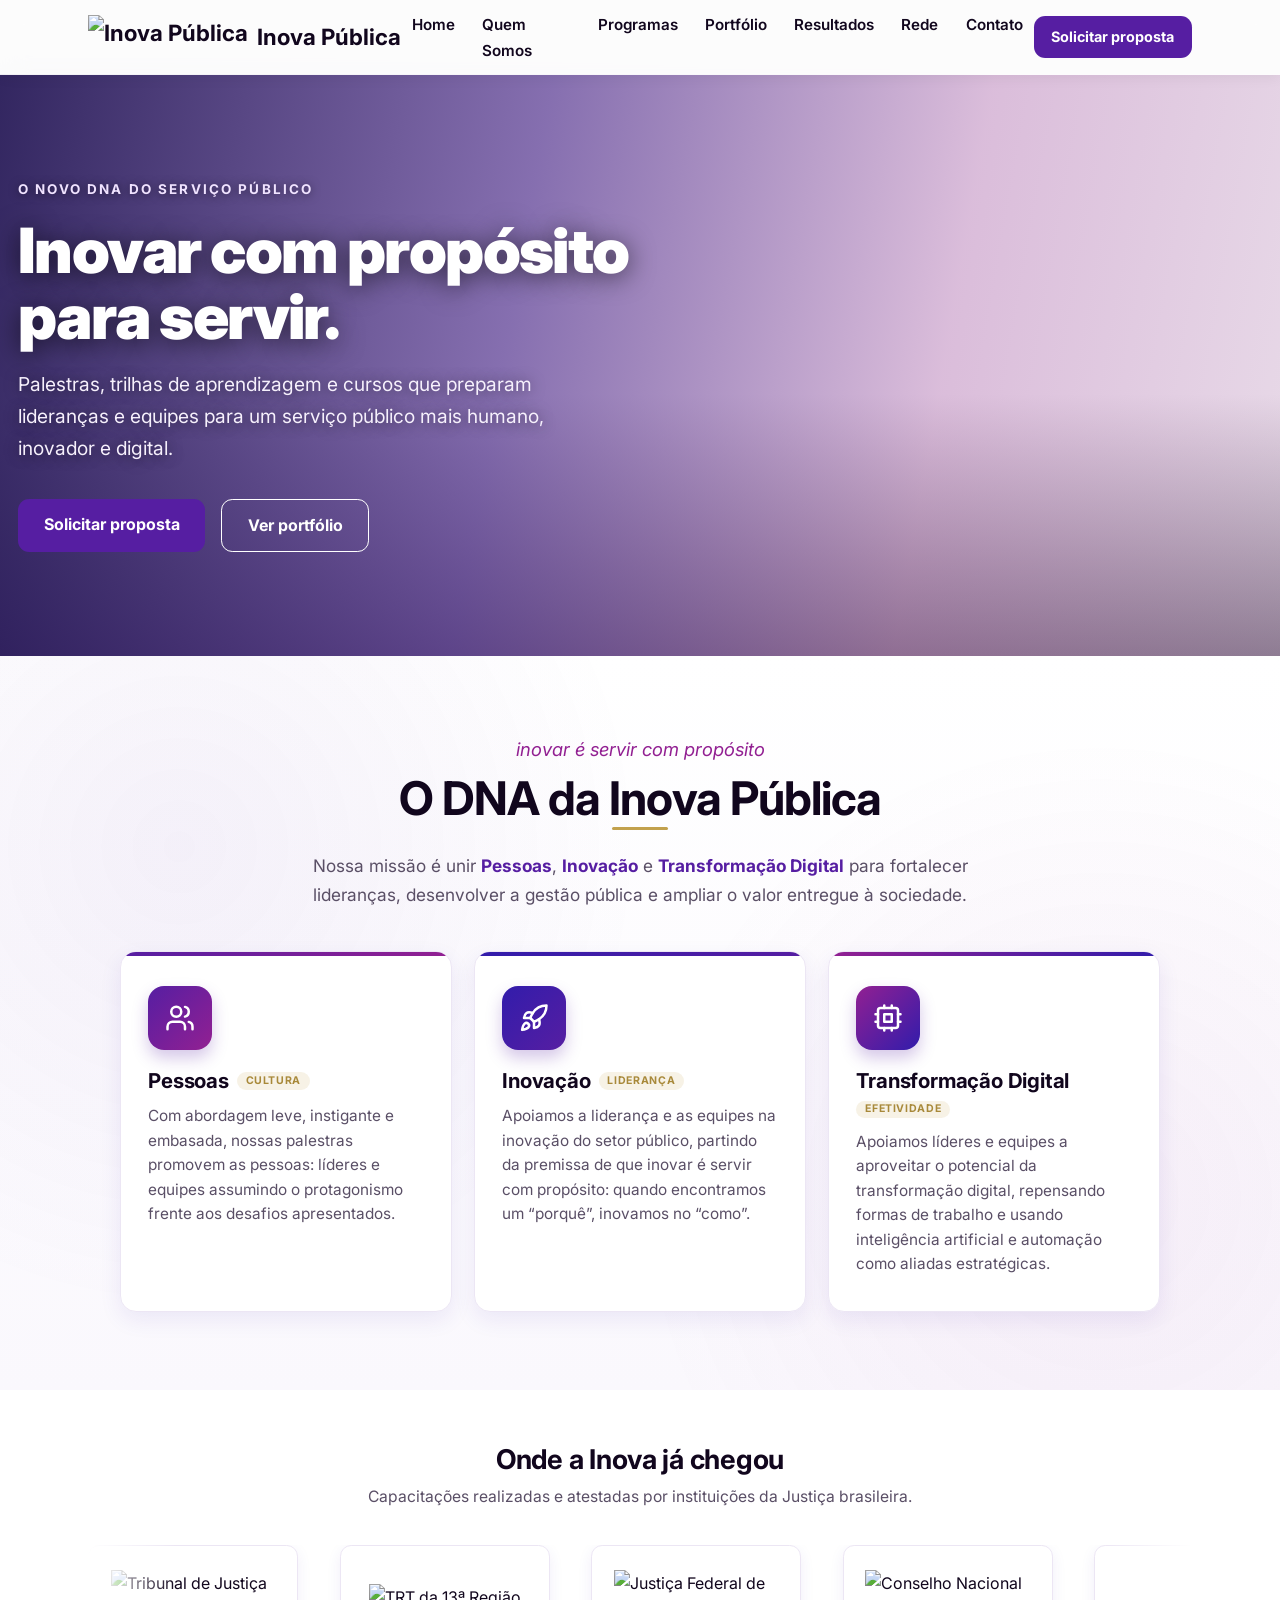
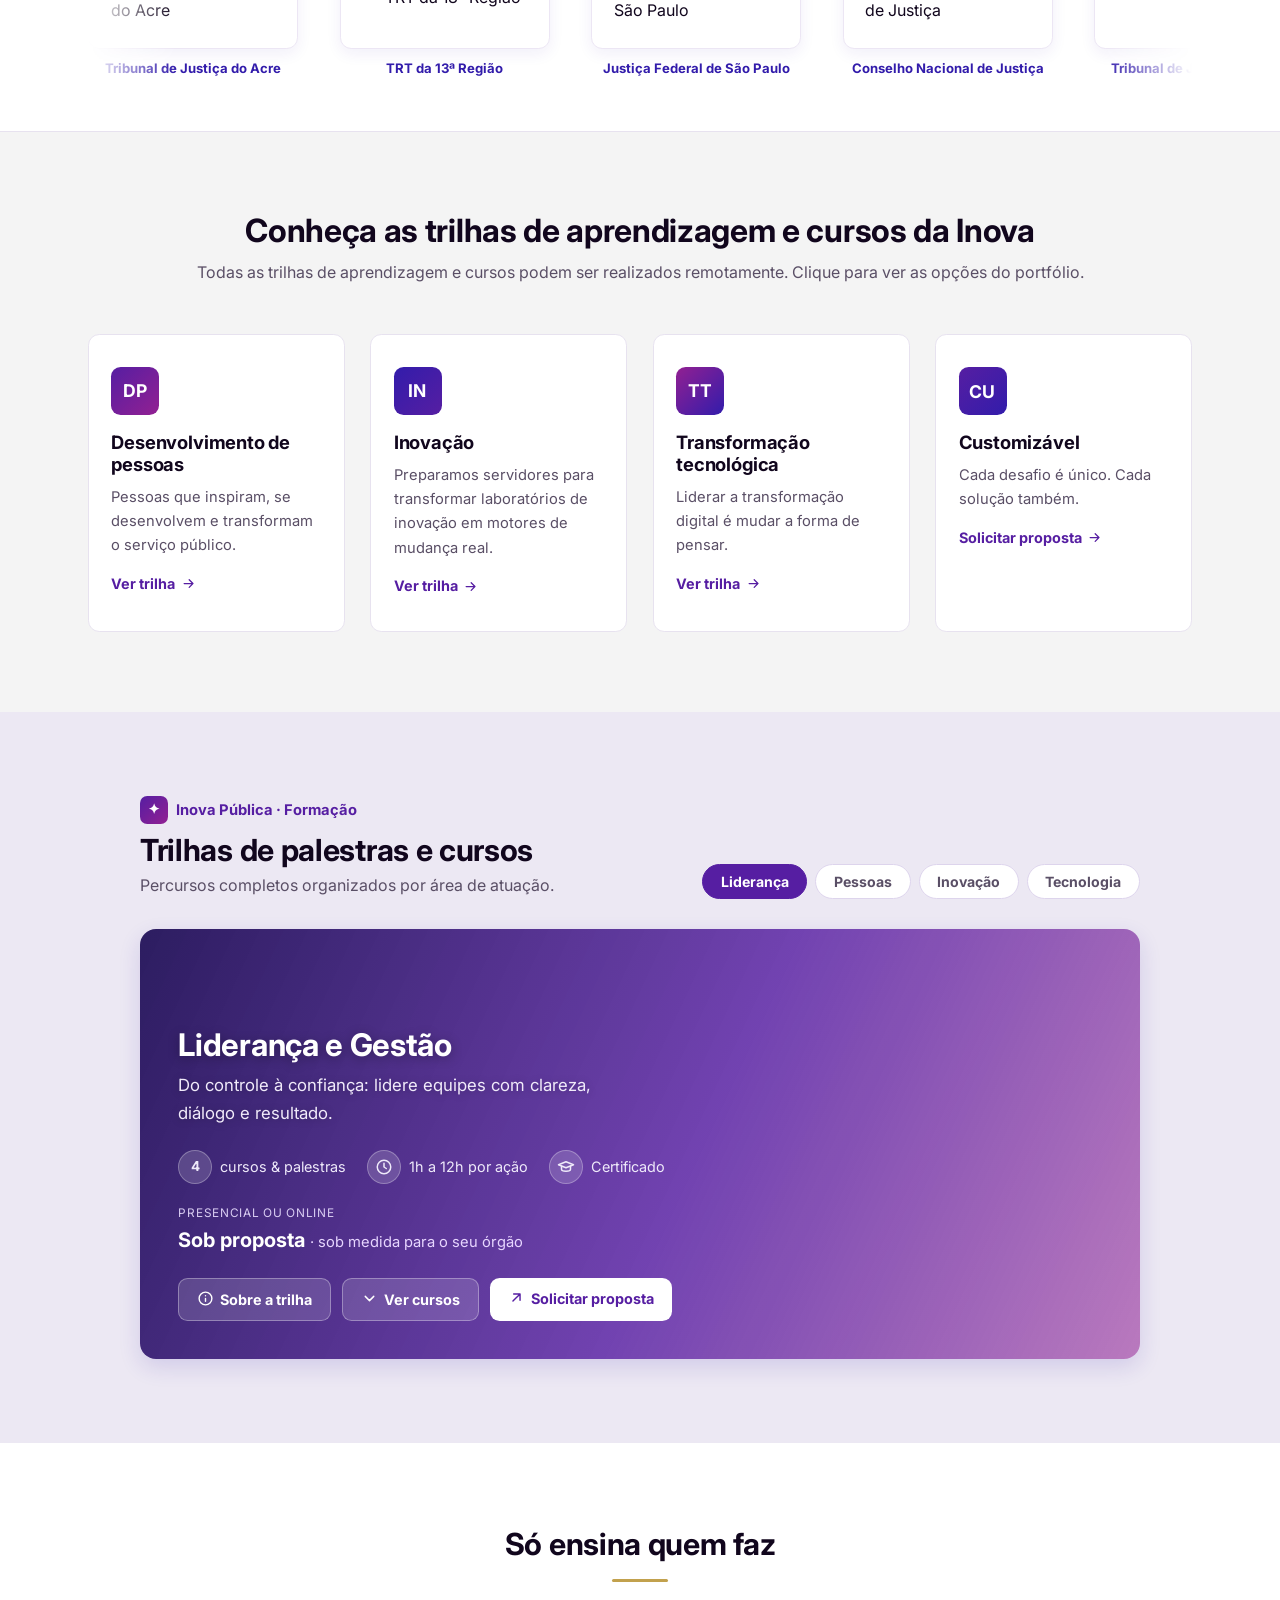
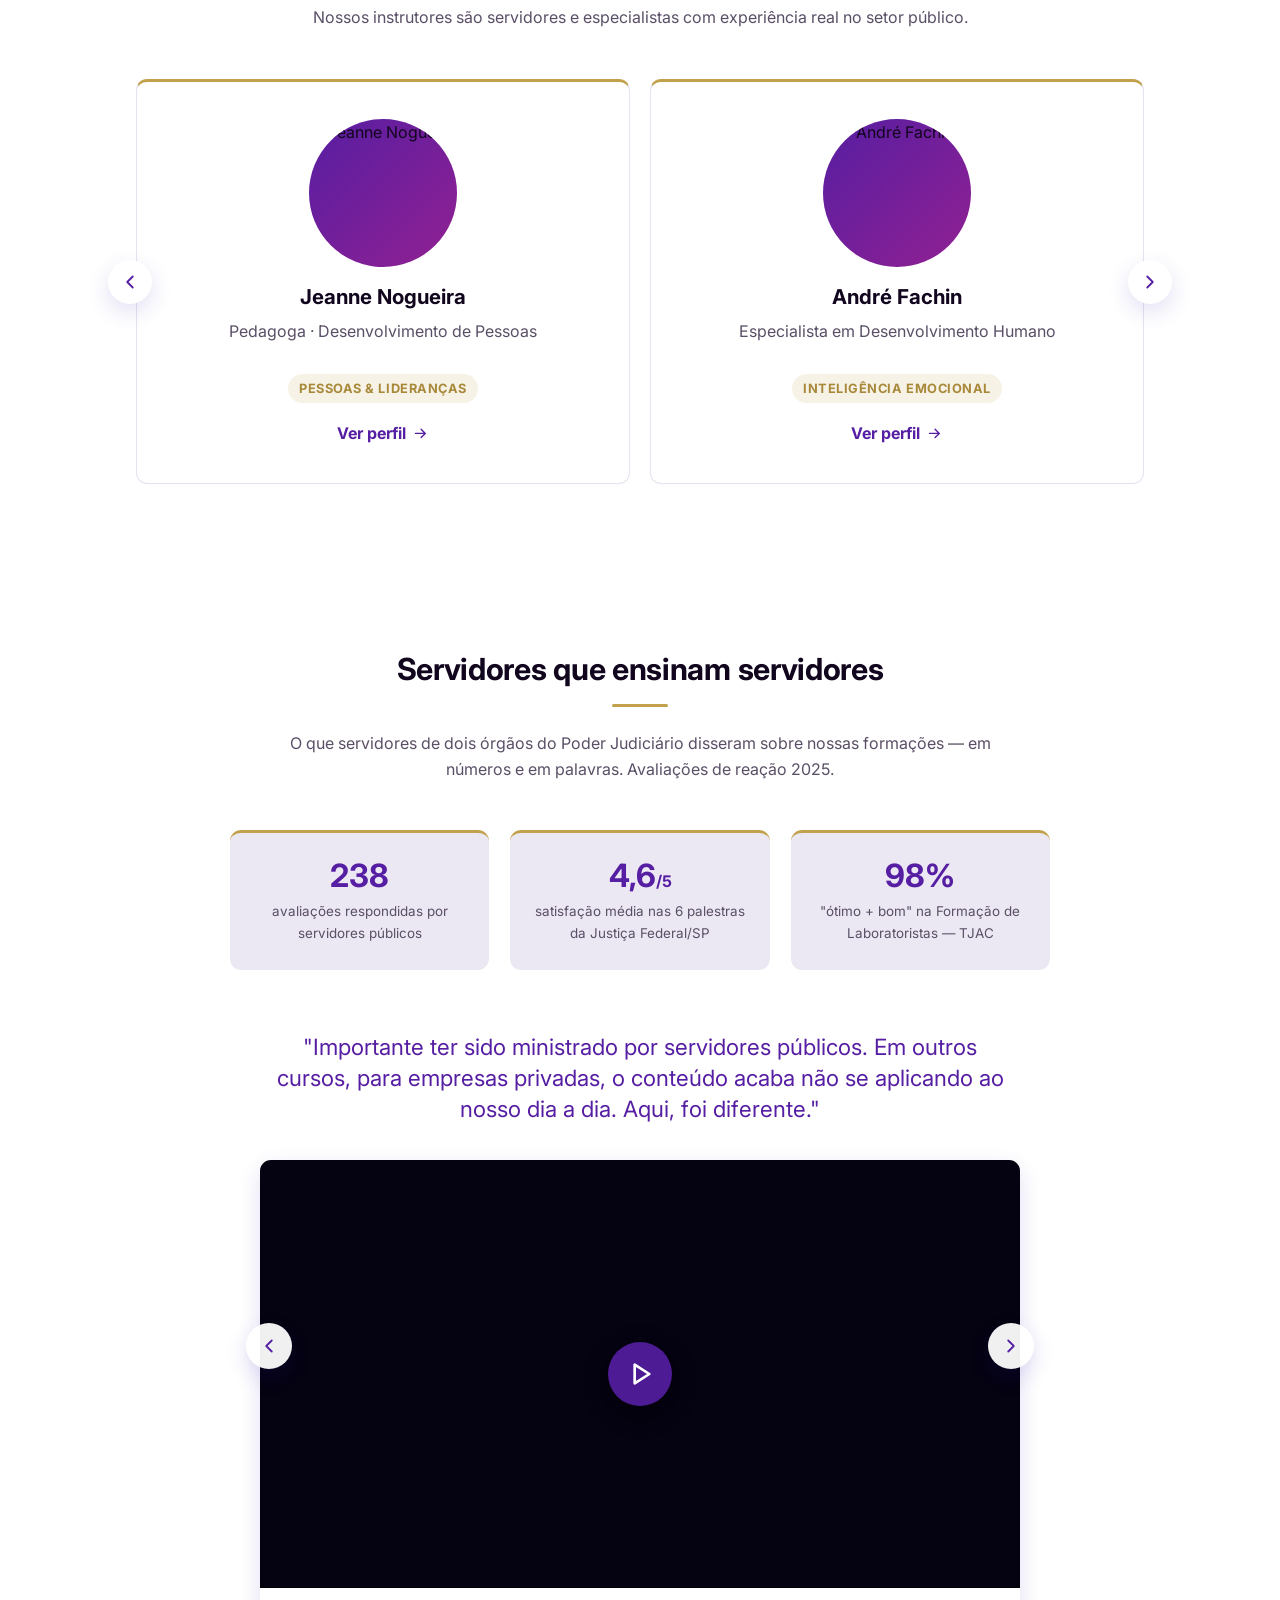
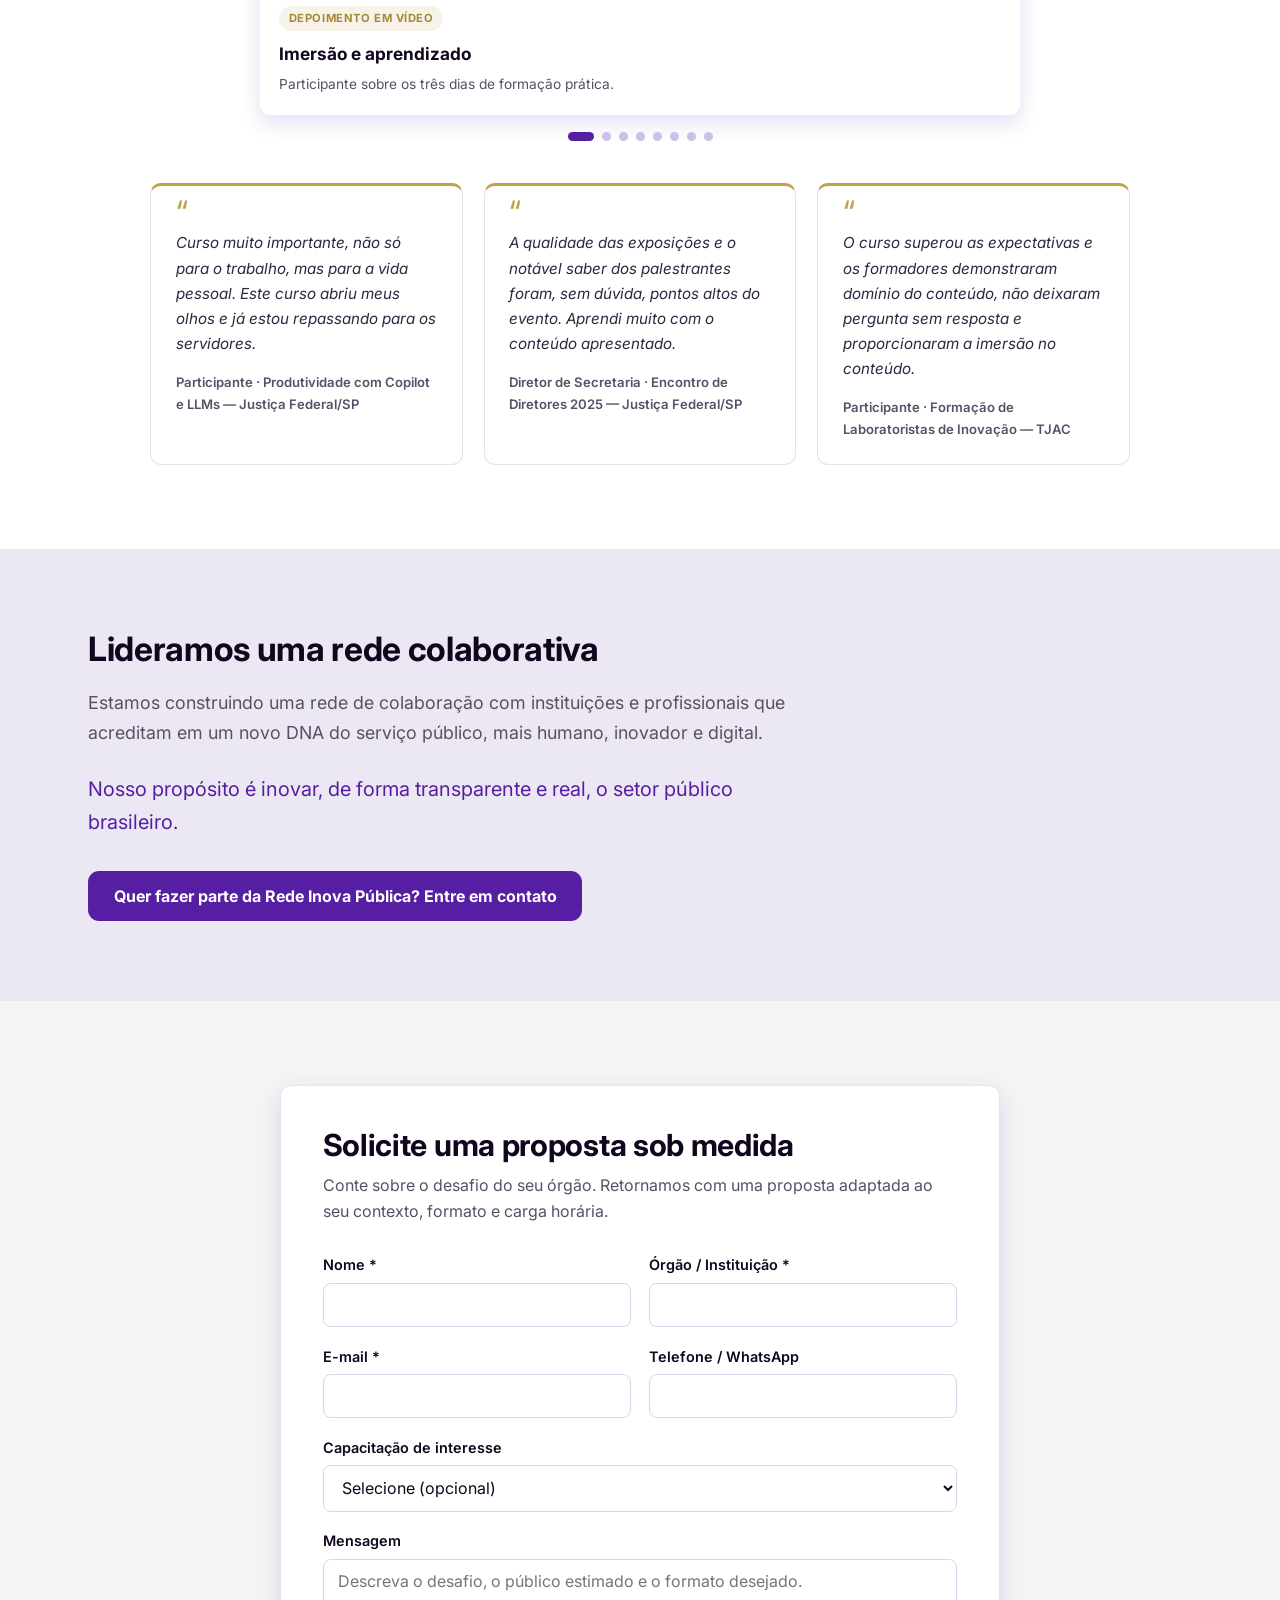
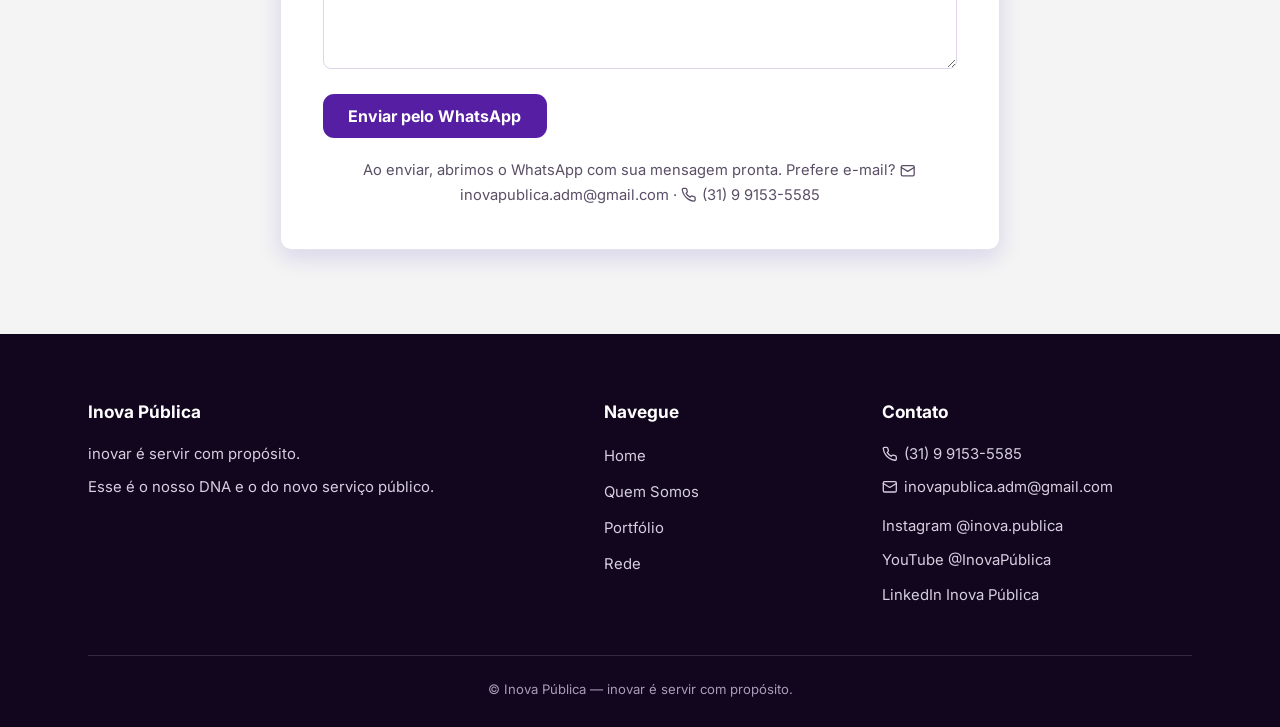
==== commit c65cad2c: "Adiciona CNJ ao carrossel de instituições" ====
--- a/deploy/assets/index.html
+++ b/deploy/assets/index.html
@@ -473,7 +473,16 @@
     <h2>Onde a Inova já chegou</h2>
     <p class="eyebrow">Capacitações realizadas e atestadas por instituições da Justiça brasileira.</p>
     <div class="orgs-marquee">
-      <div class="orgs-track"><div class="org-item"><div class="lbox"><img src="assets/logos/tjac.jpg" alt="Tribunal de Justiça do Acre"></div><div class="nm">Tribunal de Justiça do Acre</div></div><div class="org-item"><div class="lbox"><img src="assets/logos/trt13.png" alt="TRT da 13ª Região"></div><div class="nm">TRT da 13ª Região</div></div><div class="org-item"><div class="lbox"><img src="assets/logos/jfsp.jpg" alt="Justiça Federal de São Paulo"></div><div class="nm">Justiça Federal de São Paulo</div></div><div class="org-item"><div class="lbox"><img src="assets/logos/tjac.jpg" alt="Tribunal de Justiça do Acre"></div><div class="nm">Tribunal de Justiça do Acre</div></div><div class="org-item"><div class="lbox"><img src="assets/logos/trt13.png" alt="TRT da 13ª Região"></div><div class="nm">TRT da 13ª Região</div></div><div class="org-item"><div class="lbox"><img src="assets/logos/jfsp.jpg" alt="Justiça Federal de São Paulo"></div><div class="nm">Justiça Federal de São Paulo</div></div></div>
+      <div class="orgs-track">
+      <div class="org-item"><div class="lbox"><img src="assets/logos/tjac.jpg" alt="Tribunal de Justiça do Acre" loading="lazy" decoding="async"></div><div class="nm">Tribunal de Justiça do Acre</div></div>
+      <div class="org-item"><div class="lbox"><img src="assets/logos/trt13.png" alt="TRT da 13ª Região" loading="lazy" decoding="async"></div><div class="nm">TRT da 13ª Região</div></div>
+      <div class="org-item"><div class="lbox"><img src="assets/logos/jfsp.jpg" alt="Justiça Federal de São Paulo" loading="lazy" decoding="async"></div><div class="nm">Justiça Federal de São Paulo</div></div>
+      <div class="org-item"><div class="lbox"><img src="assets/logos/logo-cnj.jpg" alt="Conselho Nacional de Justiça" loading="lazy" decoding="async"></div><div class="nm">Conselho Nacional de Justiça</div></div>
+      <div class="org-item dup" aria-hidden="true"><div class="lbox"><img src="assets/logos/tjac.jpg" alt="" loading="lazy" decoding="async"></div><div class="nm">Tribunal de Justiça do Acre</div></div>
+      <div class="org-item dup" aria-hidden="true"><div class="lbox"><img src="assets/logos/trt13.png" alt="" loading="lazy" decoding="async"></div><div class="nm">TRT da 13ª Região</div></div>
+      <div class="org-item dup" aria-hidden="true"><div class="lbox"><img src="assets/logos/jfsp.jpg" alt="" loading="lazy" decoding="async"></div><div class="nm">Justiça Federal de São Paulo</div></div>
+      <div class="org-item dup" aria-hidden="true"><div class="lbox"><img src="assets/logos/logo-cnj.jpg" alt="" loading="lazy" decoding="async"></div><div class="nm">Conselho Nacional de Justiça</div></div>
+      </div>
     </div>
   </div>
 </section>
